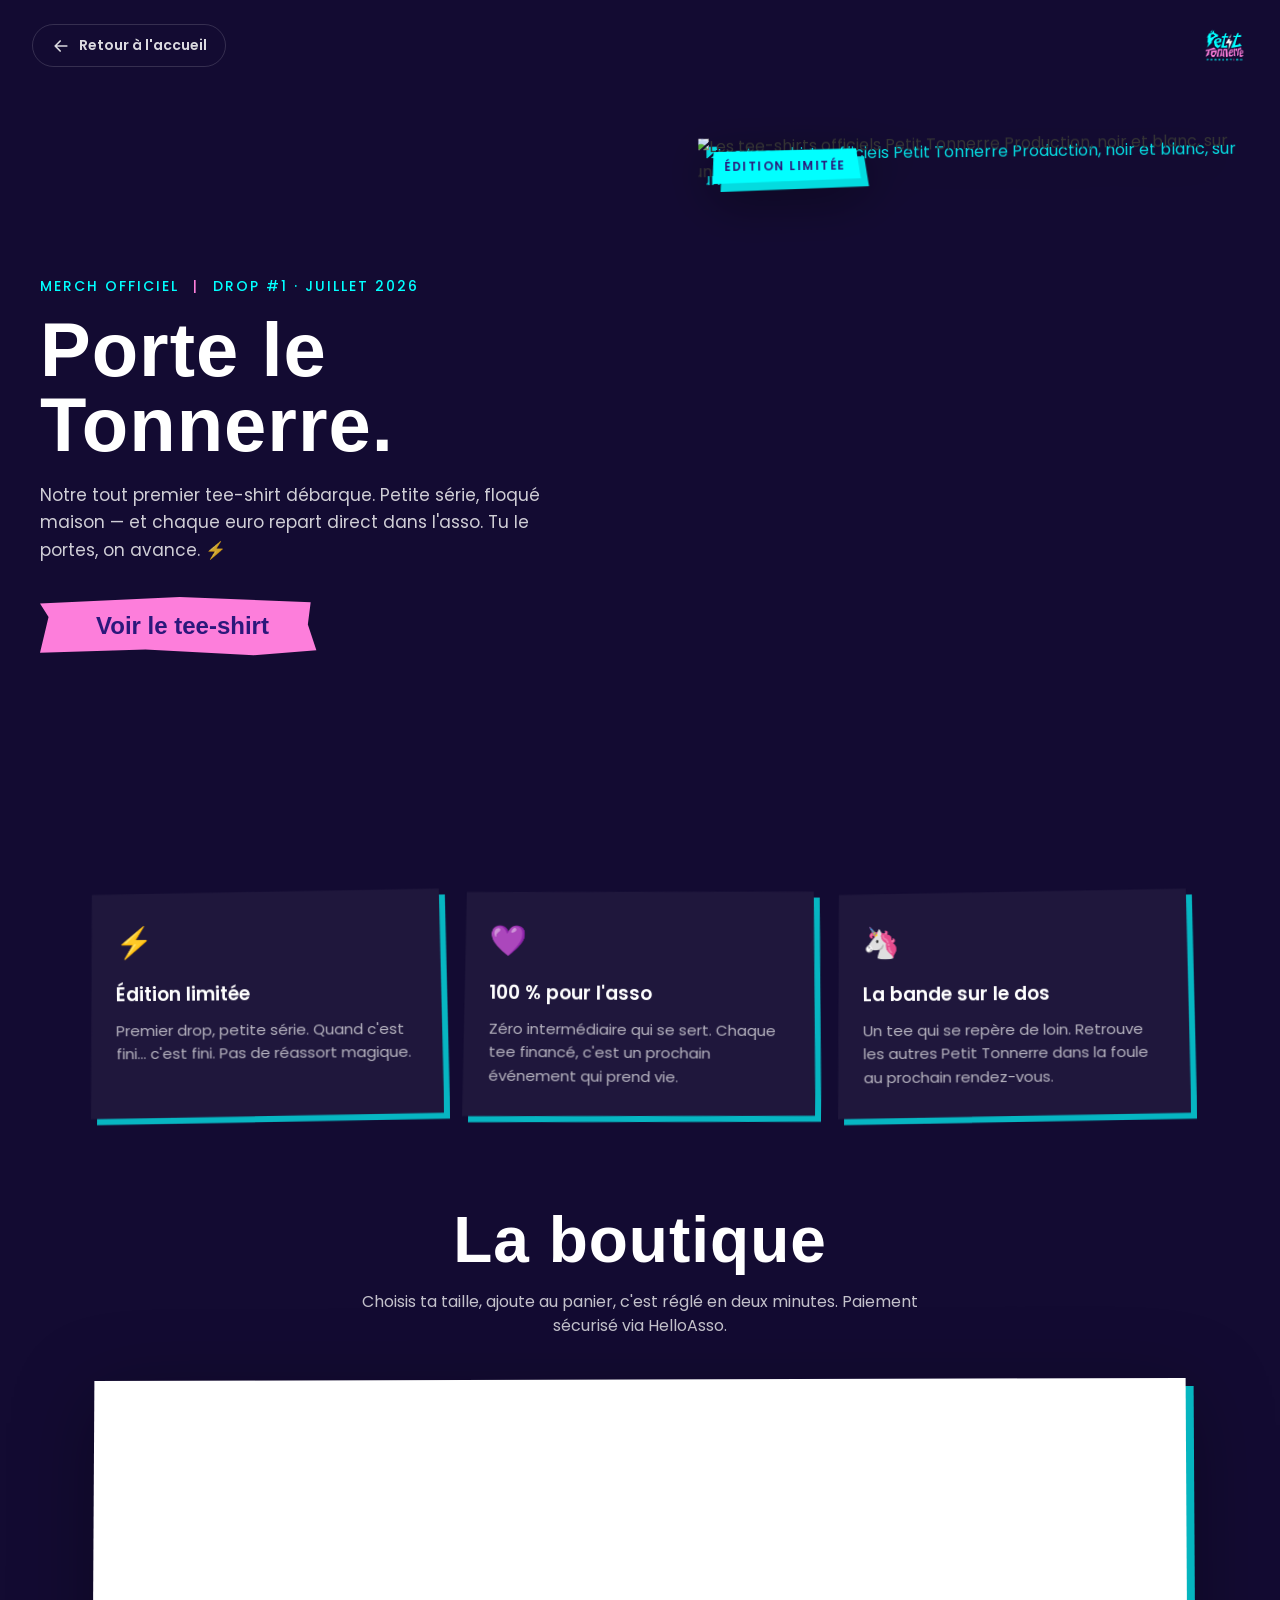
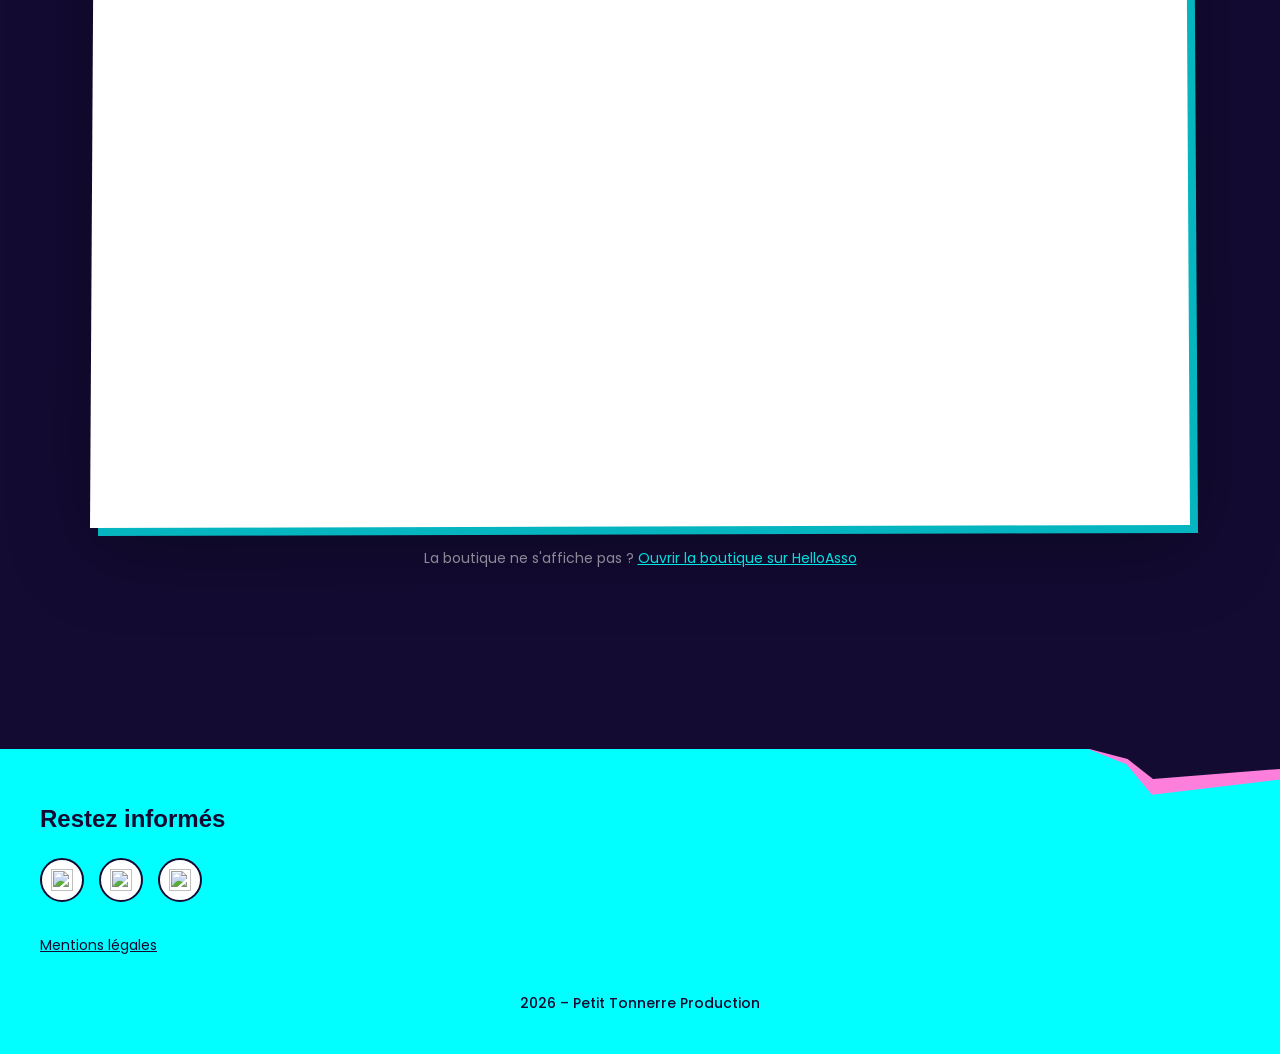
==== boutique.html @ 26643c72 "Boutique : page merch HelloAsso + bandeau home vers la boutique - Nouvelle page boutique.html : widg" ====
<!DOCTYPE html>
<html lang="fr">
<head>
    <meta charset="UTF-8">
    <meta name="viewport" content="width=device-width, initial-scale=1.0">
    <meta name="description" content="Boutique officielle Petit Tonnerre Production — merch, textile et goodies. Chaque achat soutient l'association.">
    <title>Boutique – Merch officiel | Petit Tonnerre Production</title>

    <!-- Favicon -->
    <link rel="icon" type="image/png" sizes="32x32" href="assets/img/favicon-32.png">
    <link rel="icon" type="image/png" sizes="192x192" href="assets/img/favicon-192.png">
    <link rel="icon" type="image/png" sizes="512x512" href="assets/img/favicon-512.png">
    <link rel="shortcut icon" type="image/png" href="assets/img/favicon-32.png">
    <link rel="apple-touch-icon" sizes="180x180" href="assets/img/apple-touch-icon.png">

    <!-- Open Graph -->
    <meta property="og:type" content="website">
    <meta property="og:url" content="https://petittonnerre.fr/boutique.html">
    <meta property="og:title" content="Boutique – Merch officiel | Petit Tonnerre Production">
    <meta property="og:description" content="Le merch officiel Petit Tonnerre. Chaque achat soutient l'association.">
    <meta property="og:image" content="https://petittonnerre.fr/assets/img/og-image.jpg">
    <meta property="og:image:type" content="image/jpeg">
    <meta property="og:image:width" content="1200">
    <meta property="og:image:height" content="630">
    <meta property="og:locale" content="fr_FR">
    <meta property="og:site_name" content="Petit Tonnerre Production">

    <!-- Twitter Card -->
    <meta name="twitter:card" content="summary_large_image">
    <meta name="twitter:title" content="Boutique – Merch officiel | Petit Tonnerre Production">
    <meta name="twitter:description" content="Le merch officiel Petit Tonnerre. Chaque achat soutient l'association.">
    <meta name="twitter:image" content="https://petittonnerre.fr/assets/img/og-image.jpg">

    <link rel="preconnect" href="https://fonts.googleapis.com">
    <link rel="preconnect" href="https://fonts.gstatic.com" crossorigin>
    <link href="https://fonts.googleapis.com/css2?family=Poppins:wght@300;400;500;600;700&display=swap" rel="stylesheet">
    <link rel="stylesheet" href="css/style.css?v=35">
</head>
<body class="page-galerie">
    <!-- Header minimal : logo + retour accueil -->
    <header class="galerie-page-header">
        <a href="index.html" class="galerie-page-back" aria-label="Retour à l'accueil">
            <svg width="20" height="20" viewBox="0 0 24 24" fill="none" aria-hidden="true">
                <path d="M19 12H5M11 18l-6-6 6-6" stroke="currentColor" stroke-width="2" stroke-linecap="round" stroke-linejoin="round"/>
            </svg>
            <span>Retour à l'accueil</span>
        </a>
        <a href="index.html" class="galerie-page-logo" aria-label="Petit Tonnerre Production">
            <img src="assets/img/logo-pt-production.webp" alt="Logo Petit Tonnerre Production">
        </a>
    </header>

    <!-- Section boutique -->
    <section id="boutique" class="galerie-full boutique-page">
        <div class="galerie-bg" aria-hidden="true">
            <img class="galerie-deco galerie-deco-1" src="assets/img/eclair.svg" alt="">
            <img class="galerie-deco galerie-deco-2" src="assets/img/plume.svg" alt="">
            <img class="galerie-deco galerie-deco-3" src="assets/img/nuage.svg" alt="">
        </div>
        <div class="galerie-content">

            <!-- HERO boutique -->
            <div class="boutique-hero">
                <div class="boutique-hero-text">
                    <p class="galerie-eyebrow">Merch officiel <span class="galerie-eyebrow-sep">|</span> Drop #1 · Juillet 2026</p>
                    <h1 class="boutique-hero-title">Porte le Tonnerre.</h1>
                    <p class="boutique-hero-sub">Notre tout premier tee-shirt débarque. Petite série, floqué maison — et chaque euro repart direct dans l'asso. Tu le portes, on avance. ⚡</p>
                    <a class="btn hero-button boutique-hero-cta" href="#boutique-shop">Voir le tee-shirt</a>
                </div>
                <div class="boutique-hero-media">
                    <img src="assets/assets_V2/img_merch.JPG" alt="Les tee-shirts officiels Petit Tonnerre Production, noir et blanc, sur un portant" loading="lazy">
                    <span class="boutique-hero-badge">Édition limitée</span>
                </div>
            </div>

            <!-- ARGUMENTS -->
            <div class="boutique-perks">
                <article class="boutique-perk">
                    <div class="boutique-perk-inner">
                        <span class="boutique-perk-icon" aria-hidden="true">⚡</span>
                        <h3 class="boutique-perk-title">Édition limitée</h3>
                        <p class="boutique-perk-text">Premier drop, petite série. Quand c'est fini… c'est fini. Pas de réassort magique.</p>
                    </div>
                </article>
                <article class="boutique-perk">
                    <div class="boutique-perk-inner">
                        <span class="boutique-perk-icon" aria-hidden="true">💜</span>
                        <h3 class="boutique-perk-title">100 % pour l'asso</h3>
                        <p class="boutique-perk-text">Zéro intermédiaire qui se sert. Chaque tee financé, c'est un prochain événement qui prend vie.</p>
                    </div>
                </article>
                <article class="boutique-perk">
                    <div class="boutique-perk-inner">
                        <span class="boutique-perk-icon" aria-hidden="true">🦄</span>
                        <h3 class="boutique-perk-title">La bande sur le dos</h3>
                        <p class="boutique-perk-text">Un tee qui se repère de loin. Retrouve les autres Petit Tonnerre dans la foule au prochain rendez-vous.</p>
                    </div>
                </article>
            </div>

            <!-- BOUTIQUE HelloAsso — Campagne merch T-Shirt Juillet 2026 -->
            <div id="boutique-shop" class="boutique-shop">
                <div class="galerie-header">
                    <h2 class="galerie-title">La boutique</h2>
                    <p class="galerie-subtitle">Choisis ta taille, ajoute au panier, c'est réglé en deux minutes. Paiement sécurisé via HelloAsso.</p>
                </div>
                <div class="boutique-widget">
                    <iframe
                        id="haWidget"
                        class="boutique-iframe"
                        allowtransparency="true"
                        scrolling="auto"
                        src="https://www.helloasso.com/associations/petit-tonnerre-production/boutiques/t-shirt-petit-tonnerre-production/widget"
                        allow="payment"
                        title="Boutique – Petit Tonnerre Production"
                        loading="lazy"
                        onload="window.addEventListener('message', function(e) { const dataHeight = e.data.height; const haWidgetElement = document.getElementById('haWidget'); if (dataHeight > parseFloat(haWidgetElement.height || 0)) { haWidgetElement.height = dataHeight + 'px'; } })"
                    ></iframe>
                </div>
                <p class="boutique-fallback">
                    La boutique ne s'affiche pas ?
                    <a href="https://www.helloasso.com/associations/petit-tonnerre-production/boutiques/t-shirt-petit-tonnerre-production" target="_blank" rel="noopener noreferrer">Ouvrir la boutique sur HelloAsso</a>
                </p>
            </div>

        </div>
    </section>

    <!-- Footer minimal -->
    <div class="footer-wrapper">
        <span class="footer-rose-line" aria-hidden="true"></span>
        <footer class="footer">
            <div class="footer-content">
                <h3 class="footer-title">Restez informés</h3>
                <div class="footer-social">
                    <a href="https://www.instagram.com/petit_tonnerre_production/" class="footer-social-link" aria-label="Instagram" target="_blank" rel="noopener noreferrer"><img src="assets/img/instagram.svg" alt="" class="footer-social-icon"></a>
                    <a href="https://www.facebook.com/profile.php?id=61589135597420" class="footer-social-link" aria-label="Facebook" target="_blank" rel="noopener noreferrer"><img src="assets/img/facebook.svg" alt="" class="footer-social-icon"></a>
                    <a href="https://www.linkedin.com/company/petittonnerreproduction" class="footer-social-link" aria-label="LinkedIn" target="_blank" rel="noopener noreferrer"><img src="assets/img/linkedin.svg" alt="" class="footer-social-icon"></a>
                </div>
                <a href="index.html#mentions-legales" class="footer-legal">Mentions légales</a>
                <div class="footer-bottom">
                    <img src="assets/img/eclair-rose.svg" alt="" class="footer-bolt" aria-hidden="true">
                    <p class="footer-copyright">2026 – Petit Tonnerre Production</p>
                </div>
            </div>
        </footer>
    </div>

    <script src="js/script.js?v=7"></script>
</body>
</html>
---- css/style.css ----
/* Reset de base */
* {
    margin: 0;
    padding: 0;
    box-sizing: border-box;
}

html {
    overflow-x: hidden;
    scroll-behavior: smooth;
}

/* Variables CSS - Design System */
:root {
    --color-rose: #FD7EDB;
    --color-blue: #01FFFF;
    --color-dark: #130B32;
    --color-dark-blue: #2B187B;
}

/* Fonts */
@font-face {
    font-family: 'TBJ Fluke';
    src: url('../assets/fonts/TBJFluke-Bold.woff2') format('woff2'),
         url('../assets/fonts/TBJFluke-Bold.woff') format('woff'),
         url('../assets/fonts/TBJFluke-Bold.ttf') format('truetype'),
         url('../assets/fonts/TBJFluke-Bold.otf') format('opentype');
    font-weight: bold;
    font-style: normal;
    font-display: swap;
}

@font-face {
    font-family: 'TBJ Fluke';
    src: url('../assets/fonts/TBJFluke-Light.woff2') format('woff2'),
         url('../assets/fonts/TBJFluke-Light.woff') format('woff'),
         url('../assets/fonts/TBJFluke-Light.ttf') format('truetype'),
         url('../assets/fonts/TBJFluke-Light.otf') format('opentype');
    font-weight: lighter;
    font-style: normal;
    font-display: swap;
}



/* Body */
body {
    font-family: 'Poppins', sans-serif;
    font-size: 16px;
    color: #333;
    background-color: var(--color-dark);
    overflow-x: hidden;
    width: 100%;
    max-width: 100%;
}

h2 {
    font-family: 'TBJ Fluke', sans-serif;
    font-weight: bold;
    font-size: 56px;
    color: white;
    line-height: 1;
    letter-spacing: 0.68px;
    position: relative;
    word-wrap: break-word;
    overflow-wrap: break-word;
}

/* Section Hero */
#hero {
    height: 90vh;
    background-image: url('../assets/img/bg-hero.webp');
    background-size: cover;
    background-position: bottom;
    background-repeat: no-repeat;
    display: flex;
    justify-content: center;
    align-items: center;
    position: relative;
}

/* Skyline Angers : silhouettes en bas du hero, débordent vers la section suivante */
.hero-skyline {
    position: absolute;
    left: 0;
    right: 0;
    bottom: 0;
    height: 50%;
    pointer-events: none;
    z-index: 1;
}

.hero-building {
    position: absolute;
    bottom: 0;
    height: auto;
    object-fit: contain;
    pointer-events: none;
    /* léger glow violet pour intégrer à l'ambiance */
    filter: drop-shadow(0 0 12px rgba(43, 24, 123, 0.5));
}

/* Cathédrale Saint-Maurice : tall + thin, côté gauche, en arrière-plan */
.hero-building-cathedrale {
    left: -3%;
    width: 270px;
    z-index: 2;
    bottom: -50px;
}

/* Château d'Angers : large silhouette à gauche-centre, au premier plan */
.hero-building-chateau {
    left: -12%;
    width: 720px;
    z-index: 4;
    bottom: -95px;
}

/* Immeuble moderne : silhouette horizontale côté droit, en milieu de plan */
.hero-building-immeuble {
    right: -12%;
    width: 570px;
    z-index: 3;
    bottom: -105px;
}

/* Statue (Roi René) : tall + thin, côté droit, en arrière-plan */
.hero-building-statue {
    right: -3%;
    width: 195px;
    z-index: 2;
    bottom: -50px;
}

/* Tablette (768 - 1199) */
@media (max-width: 1199px) and (min-width: 768px) {
    .hero-building-cathedrale {
        left: -4%;
        width: 225px;
    }
    .hero-building-chateau {
        left: -14%;
        width: 570px;
    }
    .hero-building-immeuble {
        right: -14%;
        width: 480px;
    }
    .hero-building-statue {
        right: -4%;
        width: 165px;
    }
}

/* Grand desktop (1200+) */
@media (min-width: 1200px) {
    .hero-building-cathedrale {
        width: 330px;
        left: -3%;
        bottom: -60px;
    }
    .hero-building-chateau {
        left: -10%;
        width: 900px;
        bottom: -120px;
    }
    .hero-building-immeuble {
        right: -10%;
        width: 720px;
        bottom: -130px;
    }
    .hero-building-statue {
        width: 240px;
        right: -3%;
        bottom: -60px;
    }
}

/* XL desktop (1600+) */
@media (min-width: 1600px) {
    .hero-building-cathedrale { width: 390px; left: -3%; bottom: -70px; }
    .hero-building-chateau { width: 1080px; left: -8%; bottom: -150px; }
    .hero-building-immeuble { width: 840px; right: -8%; bottom: -160px; }
    .hero-building-statue { width: 300px; right: -3%; bottom: -70px; }
}

/* Mobile (max 767) — on garde les 4 mais on rapproche et réduit */
@media (max-width: 767px) {
    .hero-building-cathedrale {
        left: -12%;
        width: 135px;
        bottom: -30px;
    }
    .hero-building-chateau {
        left: -22%;
        width: 90%;
        max-width: 480px;
        bottom: -60px;
    }
    .hero-building-immeuble {
        right: -22%;
        width: 75%;
        max-width: 360px;
        bottom: -70px;
    }
    .hero-building-statue {
        right: -12%;
        width: 105px;
        bottom: -30px;
    }
}

@media (max-width: 420px) {
    .hero-building-cathedrale { width: 105px; left: -14%; }
    .hero-building-chateau { width: 95%; bottom: -45px; left: -25%; }
    .hero-building-immeuble { width: 85%; bottom: -55px; right: -25%; }
    .hero-building-statue { width: 84px; right: -14%; }
}

/* Tagline hero (sous le logo) */
.hero-tagline {
    color: white;
    font-family: 'Poppins', sans-serif;
    font-weight: 400;
    font-size: 13px;
    letter-spacing: 0.2px;
    text-align: center;
    max-width: 720px;
    line-height: 1.5;
    margin-top: 4px;
    padding: 0 24px;
    white-space: nowrap;
}

@media (max-width: 600px) {
    .hero-tagline {
        white-space: normal;
    }
}

.hero-tagline-sep {
    color: var(--color-blue);
    margin: 0 4px;
    font-weight: 600;
}

@media (min-width: 768px) {
    .hero-tagline {
        font-size: 18px;
        padding: 0;
    }
}


/*logo hero*/
.hero-logo {
    width: clamp(220px, 38%, 420px);
    object-fit: contain;
}

@media (max-width: 768px) {
    .hero-logo {
        width: clamp(180px, 60%, 280px);
    }
}

.hero-content {
    display: flex;
    flex-direction: column;
    align-items: center;
    justify-content: center;
    gap: 120px;
    position: relative;
    z-index: 2;
    width: 100%;
    max-width: 100%;
}

.hero-text {
    display: flex;
    flex-direction: column;
    align-items: center;
    justify-content: center;
    gap: 20px;
    width: 100%;
}

/* #region Bouton Hero */
/* Wrapper : ombre nette (drop-shadow avec blur à 0, suit le clip-path du bouton) */
.button-wrapper {
    position: relative;
    display: inline-block;
    -webkit-filter: drop-shadow(0 1px 0 var(--color-blue))
            drop-shadow(0 2px 0 var(--color-blue))
            drop-shadow(0 3px 0 var(--color-blue))
            drop-shadow(0 4px 0 var(--color-blue));
    filter: drop-shadow(0 1px 0 var(--color-blue))
            drop-shadow(0 2px 0 var(--color-blue))
            drop-shadow(0 3px 0 var(--color-blue))
            drop-shadow(0 4px 0 var(--color-blue));
    transition: filter 0.1s ease;
}

/* Bouton Découvrir */
.btn.hero-button {
    font-family: 'TBJ Fluke', sans-serif;
    font-weight: bold;
    font-size: 24px;
    color: var(--color-dark-blue);
    background-color: var(--color-rose);
    border: none;
    padding: 18px 56px;
    position: relative;
    cursor: pointer;
    transition: transform 0.1s ease;
    -webkit-clip-path: polygon(49% 5%, 95% 13%, 94% 48%, 97% 88%, 75% 96%, 37% 87%, 0 92%, 3% 36%, 0 15%);
    clip-path: polygon(49% 5%, 95% 13%, 94% 48%, 97% 88%, 75% 96%, 37% 87%, 0 92%, 3% 36%, 0 15%);
    overflow: hidden;
    box-shadow: inset 0 1px 0 0 rgba(255, 255, 255, 0.3);
}

/* Effet shimmer */
.btn.hero-button::before {
    content: '';
    position: absolute;
    inset: 0;
    background: linear-gradient(to right, transparent, rgba(255, 255, 255, 0.2), transparent);
    transform: translateX(-100%);
    animation: shimmer 3s infinite;
    pointer-events: none;
}

/* Hover : ombre plus fine */
.button-wrapper:hover {
    -webkit-filter: drop-shadow(0 0.5px 0 var(--color-blue))
            drop-shadow(0 1px 0 var(--color-blue))
            drop-shadow(0 1.5px 0 var(--color-blue))
            drop-shadow(0 2px 0 var(--color-blue));
    filter: drop-shadow(0 0.5px 0 var(--color-blue))
            drop-shadow(0 1px 0 var(--color-blue))
            drop-shadow(0 1.5px 0 var(--color-blue))
            drop-shadow(0 2px 0 var(--color-blue));
}

.button-wrapper:hover .btn.hero-button {
    -webkit-transform: translateY(1px);
    transform: translateY(1px);
}

/* Click : plus d'ombre, bouton enfoncé */
.button-wrapper:active {
    -webkit-filter: none;
    filter: none;
}

.button-wrapper:active .btn.hero-button {
    -webkit-transform: translateY(2px);
    transform: translateY(2px);
}

/* Sur vrai mobile : le filter ne s'applique pas (Safari iOS), on utilise un calque ::before net à la place */
@media (max-width: 768px) {
    .button-wrapper {
        -webkit-filter: none;
        filter: none;
        overflow: visible;
    }
    .button-wrapper::before {
        content: '';
        position: absolute;
        inset: 0;
        top: 4px;
        bottom: -4px;
        left: 0;
        right: 0;
        background: var(--color-blue);
        -webkit-clip-path: polygon(49% 5%, 95% 13%, 94% 48%, 97% 88%, 75% 96%, 37% 87%, 0 92%, 3% 36%, 0 15%);
        clip-path: polygon(49% 5%, 95% 13%, 94% 48%, 97% 88%, 75% 96%, 37% 87%, 0 92%, 3% 36%, 0 15%);
        pointer-events: none;
        transition: top 0.1s ease, bottom 0.1s ease, opacity 0.1s ease;
    }
    .button-wrapper:hover::before {
        top: 2px;
        bottom: -2px;
    }
    .button-wrapper:active::before {
        opacity: 0;
    }
    .button-wrapper .btn.hero-button {
        position: relative;
        z-index: 1;
    }
}

/* Animation shimmer */
@keyframes shimmer {
    100% {
        transform: translateX(100%);
    }
}
/* #endregion */


/* Section Premier Tonnerre (event 28 mai) — layout inspiré de l'affiche */
#projet.premier-tonnerre {
    position: relative;
    margin: 280px 0 140px 0;
    padding: 80px 30px 90px 30px;
    display: flex;
    justify-content: center;
    background-image:
        linear-gradient(rgba(19, 11, 50, 0.10), rgba(19, 11, 50, 0.15)),
        url('../assets/img/rooftop.webp');
    background-size: cover;
    background-position: center;
    background-repeat: no-repeat;
    overflow: hidden;
    /* edges torn-paper subtils (haut + bas) */
    -webkit-clip-path: polygon(
        0% 2%, 8% 0%, 18% 3%, 32% 1%, 48% 2%, 62% 0%, 76% 2%, 88% 1%, 100% 3%,
        100% 98%, 88% 100%, 76% 98%, 62% 100%, 48% 99%, 32% 100%, 18% 98%, 8% 100%, 0% 98%
    );
    clip-path: polygon(
        0% 2%, 8% 0%, 18% 3%, 32% 1%, 48% 2%, 62% 0%, 76% 2%, 88% 1%, 100% 3%,
        100% 98%, 88% 100%, 76% 98%, 62% 100%, 48% 99%, 32% 100%, 18% 98%, 8% 100%, 0% 98%
    );
}

/* Décor de fond */
.pt-bg {
    position: absolute;
    inset: 0;
    pointer-events: none;
    z-index: 0;
    overflow: hidden;
}

/* Grille rose subtile */
.pt-grid {
    position: absolute;
    inset: 0;
    background-image:
        linear-gradient(rgba(253, 126, 219, 0.07) 1px, transparent 1px),
        linear-gradient(90deg, rgba(253, 126, 219, 0.07) 1px, transparent 1px);
    background-size: 48px 48px;
    background-position: center center;
    mask-image: radial-gradient(ellipse at center, black 40%, transparent 90%);
    -webkit-mask-image: radial-gradient(ellipse at center, black 40%, transparent 90%);
}

/* Assets décoratifs dispatchés */
.pt-deco {
    position: absolute;
    opacity: 0.22;
    width: 60px;
    height: auto;
    filter: drop-shadow(0 0 8px rgba(1, 255, 255, 0.3));
    animation: ptFloat 8s ease-in-out infinite;
}

.pt-deco-1 { top: 6%; left: 8%; width: 70px; animation-delay: 0s; }
.pt-deco-2 { top: 14%; right: 9%; width: 55px; animation-delay: 1.2s; }
.pt-deco-3 { top: 48%; left: 3%; width: 50px; animation-delay: 2.4s; }
.pt-deco-4 { bottom: 16%; right: 14%; width: 45px; animation-delay: 3.6s; }
.pt-deco-5 { bottom: 8%; left: 18%; width: 38px; animation-delay: 4.8s; }
.pt-deco-6 { top: 38%; right: 5%; width: 60px; animation-delay: 6s; }

@keyframes ptFloat {
    0%, 100% { transform: translateY(0) rotate(0deg); }
    50% { transform: translateY(-8px) rotate(2deg); }
}

/* Étoiles scintillantes */
.pt-star {
    position: absolute;
    width: 4px;
    height: 4px;
    border-radius: 50%;
    background-color: white;
    box-shadow:
        0 0 4px rgba(255, 255, 255, 0.9),
        0 0 10px rgba(1, 255, 255, 0.5),
        0 0 16px rgba(1, 255, 255, 0.25);
    animation: ptTwinkle 3s ease-in-out infinite;
}

.pt-star-1 { top: 10%; left: 22%; animation-delay: 0s; }
.pt-star-2 { top: 18%; right: 28%; animation-delay: 0.4s; width: 3px; height: 3px; }
.pt-star-3 { top: 32%; left: 14%; animation-delay: 0.9s; }
.pt-star-4 { top: 50%; right: 18%; animation-delay: 1.5s; width: 5px; height: 5px; }
.pt-star-5 { top: 64%; left: 28%; animation-delay: 2.1s; width: 3px; height: 3px; }
.pt-star-6 { top: 78%; right: 30%; animation-delay: 2.6s; }
.pt-star-7 { top: 28%; left: 70%; animation-delay: 0.7s; width: 3px; height: 3px; }
.pt-star-8 { bottom: 22%; left: 50%; animation-delay: 1.8s; }
.pt-star-9 { top: 60%; left: 8%; animation-delay: 2.3s; width: 3px; height: 3px; }

@keyframes ptTwinkle {
    0%, 100% { opacity: 0.25; transform: scale(0.7); }
    50% { opacity: 1; transform: scale(1.2); }
}

/* Contenu principal */
.pt-content {
    position: relative;
    z-index: 2;
    display: flex;
    flex-direction: column;
    align-items: center;
    gap: 28px;
    max-width: 900px;
    width: 100%;
    text-align: center;
}

/* Détache le bouton "En savoir plus" du bloc info pour qu'il se lise comme CTA */
.pt-content > .button-wrapper {
    margin-top: 36px;
}

.pt-eyebrow {
    font-family: 'TBJ Fluke', sans-serif;
    font-weight: lighter;
    font-size: 14px;
    color: white;
    letter-spacing: 4px;
    text-transform: uppercase;
}

.pt-eyebrow-sep {
    color: var(--color-blue);
    margin: 0 8px;
    font-weight: bold;
}

/* Titre PREMIER / TONNERRE — clip-path banner simplifié (différent du bouton) */
.pt-title {
    display: flex;
    flex-direction: column;
    align-items: center;
    margin: 12px 0;
    text-transform: uppercase;
    position: relative;
}

.pt-title-word {
    font-family: 'TBJ Fluke', sans-serif;
    font-weight: bold;
    font-size: clamp(54px, 9vw, 96px);
    color: var(--color-dark-blue);
    padding: 18px 64px;
    letter-spacing: 1px;
    line-height: 1;
    display: inline-block;
    /* Effet verre */
    box-shadow: inset 0 2px 0 0 rgba(255, 255, 255, 0.35);
}

/* Wrappers : position relative pour héberger le span "shadow" en absolu */
.pt-word-wrap {
    position: relative;
    display: inline-block;
}

.pt-word-wrap-tonnerre {
    margin-top: -14px;
}

/* Badge "19H" + verre en superposition sur TONNERRE, angle bas droit */
.pt-glass-badge {
    position: absolute;
    bottom: -28px;
    right: -32px;
    display: inline-flex;
    align-items: center;
    gap: 6px;
    padding: 8px 16px 6px 12px;
    background-color: white;
    line-height: 1;
    z-index: 6;
    pointer-events: none;
    transform: rotate(-4deg);
    -webkit-clip-path: polygon(6% 8%, 96% 0%, 100% 92%, 4% 100%);
    clip-path: polygon(6% 8%, 96% 0%, 100% 92%, 4% 100%);
    -webkit-filter: drop-shadow(0 1px 0 var(--color-dark-blue))
            drop-shadow(0 2px 0 var(--color-dark-blue))
            drop-shadow(0 3px 0 var(--color-dark-blue));
    filter: drop-shadow(0 1px 0 var(--color-dark-blue))
            drop-shadow(0 2px 0 var(--color-dark-blue))
            drop-shadow(0 3px 0 var(--color-dark-blue));
}

.pt-glass-icon {
    width: 34px;
    height: auto;
    display: block;
}

.pt-glass-time {
    font-family: 'TBJ Fluke', sans-serif;
    font-weight: bold;
    font-size: 32px;
    color: var(--color-dark-blue);
    letter-spacing: 1px;
    line-height: 1;
}

/* Span "shadow" : clone clip-pathé du mot, dark-blue, offset via transform.
   Comme il est sibling du mot (pas enfant), il n'est pas clippé par le mot. */
.pt-word-shadow {
    position: absolute;
    inset: 0;
    background-color: var(--color-dark-blue);
    pointer-events: none;
    z-index: 0;
}

.pt-word-shadow-premier {
    -webkit-clip-path: polygon(0 13%, 100% 0, 95% 100%, 6% 84%);
    clip-path: polygon(0 13%, 100% 0, 95% 100%, 6% 84%);
    transform: translate(12px, 12px);
}

.pt-word-shadow-tonnerre {
    -webkit-clip-path: polygon(0 0, 100% 0, 94% 100%, 0 98%);
    clip-path: polygon(0 0, 100% 0, 94% 100%, 0 98%);
    transform: translate(-12px, 12px);
}

.pt-word-premier {
    background-color: var(--color-blue);
    position: relative;
    z-index: 2;
    /* polygon fourni — Y rescalé à 0-100% pour occuper toute la hauteur */
    -webkit-clip-path: polygon(0 13%, 100% 0, 95% 100%, 6% 84%);
    clip-path: polygon(0 13%, 100% 0, 95% 100%, 6% 84%);
}

.pt-word-tonnerre {
    background-color: var(--color-rose);
    position: relative;
    z-index: 2;
    /* polygon fourni — Y rescalé à 0-100% */
    -webkit-clip-path: polygon(0 0, 100% 0, 94% 100%, 0 98%);
    clip-path: polygon(0 0, 100% 0, 94% 100%, 0 98%);
}

/* PREMIER doit passer au-dessus de TONNERRE (chevauchement) */
.pt-word-wrap-premier {
    z-index: 4;
}
.pt-word-wrap-tonnerre {
    z-index: 3;
}

/* Bandeau date : conteneur clip-path avec contour rose + gradient bleu intérieur */
.pt-date-frame {
    display: inline-block;
    background-color: var(--color-rose);
    padding: 4px;
    line-height: 0;
    -webkit-clip-path: polygon(35% 0%, 55% 3%, 69% 0%, 88% 1%, 100% 0%, 95% 46%, 100% 97%, 75% 99%, 65% 96%, 56% 98%, 29% 96%, 0% 100%, 7% 31%, 0% 4%);
    clip-path: polygon(35% 0%, 55% 3%, 69% 0%, 88% 1%, 100% 0%, 95% 46%, 100% 97%, 75% 99%, 65% 96%, 56% 98%, 29% 96%, 0% 100%, 7% 31%, 0% 4%);
    -webkit-filter: drop-shadow(0 1px 0 var(--color-dark-blue))
            drop-shadow(0 2px 0 var(--color-dark-blue));
    filter: drop-shadow(0 1px 0 var(--color-dark-blue))
            drop-shadow(0 2px 0 var(--color-dark-blue));
}

.pt-date-banner {
    display: inline-flex;
    align-items: center;
    gap: 24px;
    padding: 14px 60px;
    line-height: 1;
    background: linear-gradient(135deg, #170B40 0%, #2B187B 50%, #1A0E5F 100%);
    box-shadow: inset 0 2px 0 0 rgba(255, 255, 255, 0.18);
    -webkit-clip-path: polygon(35% 0%, 55% 3%, 69% 0%, 88% 1%, 100% 0%, 95% 46%, 100% 97%, 75% 99%, 65% 96%, 56% 98%, 29% 96%, 0% 100%, 7% 31%, 0% 4%);
    clip-path: polygon(35% 0%, 55% 3%, 69% 0%, 88% 1%, 100% 0%, 95% 46%, 100% 97%, 75% 99%, 65% 96%, 56% 98%, 29% 96%, 0% 100%, 7% 31%, 0% 4%);
}

.pt-date-jeudi {
    font-family: 'TBJ Fluke', sans-serif;
    font-weight: bold;
    font-size: 30px;
    letter-spacing: 2px;
    color: white;
    text-shadow: 0 0 8px rgba(255, 255, 255, 0.25);
}

.pt-date-star {
    width: 22px;
    height: 22px;
    object-fit: contain;
    filter: drop-shadow(0 0 4px rgba(1, 255, 255, 0.8))
            drop-shadow(0 0 10px rgba(1, 255, 255, 0.5));
    animation: ptStarPulse 2s ease-in-out infinite;
}

@keyframes ptStarPulse {
    0%, 100% { transform: scale(1); filter: drop-shadow(0 0 4px rgba(1,255,255,0.8)) drop-shadow(0 0 10px rgba(1,255,255,0.5)); }
    50%      { transform: scale(1.15); filter: drop-shadow(0 0 6px rgba(1,255,255,1)) drop-shadow(0 0 14px rgba(1,255,255,0.7)); }
}

.pt-date-num {
    font-family: 'TBJ Fluke', sans-serif;
    font-weight: bold;
    font-size: 36px;
    letter-spacing: 1.5px;
    display: inline-flex;
    align-items: baseline;
    line-height: 1;
}

.pt-date-day {
    color: var(--color-rose);
    text-shadow:
        0 0 4px rgba(253, 126, 219, 0.5),
        0 0 10px rgba(253, 126, 219, 0.25);
}

.pt-date-month {
    color: var(--color-blue);
    text-shadow:
        0 0 4px rgba(1, 255, 255, 0.5),
        0 0 10px rgba(1, 255, 255, 0.25);
}

/* Venue : ANGERS label simple + L'ARCHE stack même couleur */
.pt-venue {
    display: inline-flex;
    align-items: center;
    gap: 18px;
    flex-wrap: nowrap;
    justify-content: center;
    margin-top: 4px;
}

.pt-venue-city {
    display: inline-block;
    background-color: white;
    color: var(--color-dark-blue);
    font-family: 'TBJ Fluke', sans-serif;
    font-weight: bold;
    font-size: 26px;
    letter-spacing: 2px;
    /* padding-top plus grand pour compenser le clip-path qui mange plus de haut que de bas */
    padding: 18px 30px 12px 30px;
    line-height: 1;
    box-shadow: inset 0 2px 0 0 rgba(255, 255, 255, 0.55);
    /* polygon fourni — Y rescalé à 0-100% */
    -webkit-clip-path: polygon(0 12%, 92% 4%, 100% 100%, 0 96%);
    clip-path: polygon(0 12%, 92% 4%, 100% 100%, 0 96%);
    -webkit-filter: drop-shadow(0 1px 0 var(--color-dark-blue))
            drop-shadow(0 2px 0 var(--color-dark-blue))
            drop-shadow(0 3px 0 var(--color-dark-blue));
    filter: drop-shadow(0 1px 0 var(--color-dark-blue))
            drop-shadow(0 2px 0 var(--color-dark-blue))
            drop-shadow(0 3px 0 var(--color-dark-blue));
}

.pt-venue-place {
    display: flex;
    flex-direction: column;
    align-items: stretch;
    line-height: 1;
}

.pt-venue-name {
    font-family: 'TBJ Fluke', sans-serif;
    font-weight: bold;
    /* Calibré pour que L'ARCHE et "Rooftop & Restaurant" aient des largeurs naturelles proches */
    font-size: clamp(28px, 3.7vw, 38px);
    color: white;
    letter-spacing: 0.04em;
    line-height: 1;
    text-align: left;
}

.pt-venue-sub {
    font-family: 'TBJ Fluke', sans-serif;
    font-weight: bold;
    font-size: clamp(9px, 1.07vw, 11px);
    color: white;
    letter-spacing: 0.18em;
    text-transform: uppercase;
    /* L'ARCHE collé au sous-titre */
    margin-top: 0;
    align-self: stretch;
    /* justifie pour absorber tout résiduel d'écart entre les deux largeurs */
    text-align: justify;
    text-align-last: justify;
}

/* Responsive — Premier Tonnerre */
@media (max-width: 600px) {
    #projet.premier-tonnerre {
        padding: 60px 20px 80px 20px;
        margin: 160px 0 100px 0;
    }
    .pt-title-word {
        padding: 14px 40px;
        font-size: clamp(40px, 13vw, 64px);
    }
    .pt-word-wrap-tonnerre {
        margin-top: -8px;
    }
    .pt-glass-badge {
        bottom: -18px;
        right: -18px;
        padding: 6px 12px 4px 10px;
        gap: 4px;
    }
    .pt-glass-icon {
        width: 24px;
    }
    .pt-glass-time {
        font-size: 22px;
    }
    .pt-date-banner {
        gap: 12px;
        padding: 11px 22px;
    }
    .pt-date-jeudi {
        font-size: 22px;
    }
    .pt-date-num {
        font-size: 26px;
    }
    .pt-date-star {
        width: 18px;
        height: 18px;
    }
    .pt-venue {
        gap: 14px;
    }
    .pt-venue-city {
        font-size: 18px;
        padding: 14px 20px 9px 20px;
    }
    .pt-deco {
        width: 40px !important;
    }
}

@media (max-width: 420px) {
    .pt-venue {
        flex-direction: column;
        gap: 12px;
    }
    .pt-venue-place {
        align-items: center;
    }
    .pt-venue-name,
    .pt-venue-sub {
        text-align: center;
    }
    .pt-venue-sub {
        text-align-last: center;
    }
}

.p-secondary {
    padding-top: 20px;
    font-family: 'Poppins', sans-serif;
    font-weight: 300;
    font-size: 16px;
    color: white;
    letter-spacing: -3%;
    opacity: 0.5;
}

/* Wrapper Section Valeurs pour l'ombre */
.valeurs-wrapper {
    position: relative;
    z-index: 3;
    margin-top: -120px;
    filter: drop-shadow(0 -1px 0 var(--color-blue))
            drop-shadow(0 -2px 0 var(--color-blue))
            drop-shadow(0 -3px 0 var(--color-blue))
            drop-shadow(0 -4px 0 var(--color-blue))
            drop-shadow(0 1px 0 var(--color-blue))
            drop-shadow(0 2px 0 var(--color-blue))
            drop-shadow(0 3px 0 var(--color-blue))
            drop-shadow(0 4px 0 var(--color-blue))
}

@media (max-width: 768px) {
    .valeurs-wrapper {
        margin-top: -90px;
    }
}

/* Section Valeurs */
#valeur {
    padding: 120px 30px;
    -webkit-clip-path: polygon(0% 0%, 29% 3%, 71% 2%, 89% 3%, 95% 8%, 100% 7%, 100% 95%, 61% 93%, 23% 96%, 14% 93%, 0% 91%);
    clip-path: polygon(0% 0%, 29% 3%, 71% 2%, 89% 3%, 95% 8%, 100% 7%, 100% 95%, 61% 93%, 23% 96%, 14% 93%, 0% 91%);    
    background-color: var(--color-rose);
    position: relative;
}

/* Grille en mode pass-through (transparente) */
#valeur::after {
    content: '';
    position: absolute;
    top: 0;
    left: 0;
    right: 0;
    bottom: 0;
    background-image: url('../assets/img/grille.png');
    background-size: 380%;
    background-position: center;
    background-repeat: no-repeat;
    mix-blend-mode: overlay;
    opacity: 0.4;
    pointer-events: none;
    z-index: 1;
}

/* Ajustement de la taille de la grille selon l'écran */
@media (min-width: 768px) {
    #valeur::after {
        background-size: 300%;
    }
}

@media (min-width: 1200px) {
    #valeur::after {
        background-size: 190%;
    }
}


.valeurs-title {
    position: relative;
    z-index: 2;
    margin-bottom: 60px;
}

.valeurs-content {
    position: relative;
    z-index: 2;
}

.valeurs-title h2 {
    text-align: center;
}

.valeurs-content {
    max-width: 1200px;
    margin: 0 auto;
    position: relative;
    z-index: 2;
    padding-bottom: 40px;
}

.valeurs-cards {
    display: flex;
    flex-wrap: wrap;
    align-items: stretch;
    justify-content: center;
}

.valeur-card {
    width: 80%;
    display: flex;
    flex-direction: column;
    align-items: flex-start;
    justify-content: flex-start;
    gap: 14px;
    max-width: 320px;
    background: var(--color-dark-blue);
    border: 2px solid var(--color-blue);
    padding: 32px 44px;
    box-sizing: border-box;
    box-shadow: 0 0 10px rgba(253, 126, 219, 0.3), inset 0 0 10px rgba(253, 126, 219, 0.1);
}

.valeur-card-1 {
    transform: rotate(-2deg) translateY(100px);
    transition: transform 0.5s ease-out;
    opacity: 0;
    z-index: 1;
}

.valeur-card-2 {
    transform: rotate(4deg);    
    transition: transform 0.5s ease-in-out;
    z-index: 3;
}

.valeur-card-3 {
    transform: rotate(-3deg) translateY(-100px);
    transition: transform 0.5s ease-out;
    opacity: 0;
    z-index: 1;
}

/* Animation au scroll */
.valeur-card-1.animate {
    transform: rotate(-2deg) translateY(0);
    opacity: 1;
}

.valeur-card-3.animate {
    transform: rotate(-3deg) translateY(0);
    opacity: 1;
}

.valeur-card-1:hover,
.valeur-card-1.animate:hover {
    transform: rotate(2deg) translateY(0);
    transition: transform 0.3s ease-in-out;
}

.valeur-card-2:hover {
    transform: rotate(-2deg);
    transition: transform 0.4s ease-in-out;
}

.valeur-card-3:hover,
.valeur-card-3.animate:hover {
    transform: rotate(3deg) translateY(0);
    transition: transform 0.3s ease-in-out;
}

.valeur-title {
    font-family: 'TBJ Fluke', sans-serif;
    font-weight: bold;
    font-size: 40px;
    color: white;
    line-height: 1.05;
}

.valeur-description {
    font-family: 'Poppins', sans-serif;
    font-weight: 300;
    font-size: 16px;
    color: white;
    line-height: 1.6;
}

/* Responsive */
@media (max-width: 768px) {
    #valeur {
        padding: 100px 20px;
    }
    
    .valeurs-cards {
        flex-direction: column;
        gap: 5px;
    }
    
    .valeur-card {
        max-width: 100%;
        padding: 26px 30px;
        gap: 10px;
    }
    
    .valeur-title {
        font-size: 20px;
    }
    
    .valeur-description {
        font-size: 15px;
    }
}


/* Section Partenaires - overflow: visible pour que les SVG décoratifs dépassent en haut/bas (scroll horizontal géré par html/body) */
#partenaires {
    max-width: 700px;
    margin: 0 auto;
    margin-top: 100px;
    padding: 120px 30px;
    position: relative;
    overflow: visible;
    background-color: var(--color-dark);
}

/* Éléments SVG décoratifs */
.decorative-svg {
    position: absolute;
    pointer-events: none;
    z-index: 1;
    will-change: transform;
}

/* Positionnement et tailles aléatoires */
.svg-nuage {
    top: 43px;
    left: -15px;
    width: 200px;
}

.svg-eclair-1 {
    top: -90px;
    z-index: 3;
    right: -80px;
    width: 200px;
}

.svg-eclair-2 {
    top: 120px;
    left: -45px;
    width: 100px;
}

.svg-plume-1 {
    bottom: -30px;
    left: -55px;
    width: 160px;
    z-index: 4;
}

.svg-fer {
    bottom: 80px;
    right: -30px;
    width: 150px;
}

.partenaires-content {
    display: flex;
    flex-direction: column;
    align-items: center;
    justify-content: center;
    position: relative;
    z-index: 2;
}

.partenaires-title {
    text-align: center;
}

/* Responsive */
@media (max-width: 768px) {

    .svg-eclair-1 {
        top: -100px;
        z-index: 3;
        right: -85px;
        width: 170px;
    }

.svg-eclair-2 {
    top: 120px;
    left: -45px;
    width: 20%;
}

.svg-plume-1 {
    bottom: -40px;
    left: -65px;
    width: 160px;
    z-index: 4;
}
}

/* Section Button Partenaires */
#button-partenaires {
    display: flex;
    flex-direction: column;
    align-items: center;
    justify-content: center;
    position: relative;
    z-index: 2;
}

/* Section Contact */
#contact {
    padding: 120px 30px;
    background-color: var(--color-dark);
    display: flex;
    justify-content: center;
    align-items: center;
    min-height: 100vh;
    margin-bottom: 120px;
}

.contact-content {
    max-width: 600px;
    width: 100%;
}

.contact-header {
    text-align: center;
    margin-bottom: 60px;
    display: flex;
    flex-direction: column;
    align-items: center;
    justify-content: center;
    gap: 8px;
}

.contact-icon {
    width: 25px;
    rotate: 90deg;
    filter: drop-shadow(0 0 10px rgba(1, 255, 255, 0.6));
}

.contact-header h2 {
    margin-bottom: 15px;
}

.contact-subtitle {
    font-family: 'Poppins', sans-serif;
    font-weight: 300;
    font-size: 18px;
    color: rgba(255, 255, 255, 0.7);
}

.contact-form {
    display: flex;
    flex-direction: column;
    gap: 12px;
}

.form-group {
    position: relative;
    display: flex;
    flex-direction: column;
}

.form-group label {
    position: absolute;
    left: 15px;
    top: 15px;
    font-family: 'Poppins', sans-serif;
    font-weight: 400;
    font-size: 16px;
    color: rgba(255, 255, 255, 0.7);
    pointer-events: none;
    transition: all 0.3s ease;
    background-color: transparent;
}

.form-group input,
.form-group textarea {
    background-color: color-mix(in srgb, var(--color-rose) 12%, transparent);
    border: 2px solid var(--color-rose);
    border-radius: 8px;
    padding: 15px;
    padding-top: 20px;
    font-family: 'Poppins', sans-serif;
    font-size: 16px;
    color: white;
    transition: border-color 0.3s ease, box-shadow 0.3s ease;
    width: 100%;
}

.form-group textarea {
    padding-top: 25px;
    min-height: 120px;
    resize: vertical;
}

/* Label remonte quand on focus ou qu'il y a du contenu */
.form-group input:focus + label,
.form-group input.has-value + label,
.form-group textarea:focus + label,
.form-group textarea.has-value + label {
    top: 8px;
    font-size: 12px;
    color: var(--color-blue);
}

.form-group input:focus,
.form-group textarea:focus {
    outline: none;
    border-color: var(--color-blue);
    box-shadow: 0 0 10px rgba(1, 255, 255, 0.3);
}

/* Placeholder invisible pour que le label fonctionne */
.form-group input::placeholder,
.form-group textarea::placeholder {
    color: transparent;
}

.form-message {
    padding: 15px 20px;
    border-radius: 8px;
    font-family: 'Poppins', sans-serif;
    font-size: 14px;
    text-align: center;
    margin-bottom: 20px;
    opacity: 0;
    transform: translateY(-10px);
    transition: opacity 0.3s ease, transform 0.3s ease;
    pointer-events: none;
}

.form-message.show {
    opacity: 1;
    transform: translateY(0);
    pointer-events: auto;
}

.form-message.error {
    background-color: rgba(255, 107, 53, 0.2);
    border: 2px solid var(--color-rose);
    color: var(--color-rose);
    box-shadow: 0 0 15px rgba(253, 126, 219, 0.3);
}

.form-message.success {
    background-color: rgba(1, 255, 255, 0.15);
    border: 2px solid var(--color-blue);
    color: var(--color-blue);
    box-shadow: 0 0 15px rgba(1, 255, 255, 0.3);
}

.contact-form .button-wrapper {
    align-self: flex-start;
}

/* Responsive */
@media (max-width: 768px) {
    #contact {
        padding: 80px 20px;
    }
    
    .contact-header {
        margin-bottom: 40px;
    }
    
    .contact-icon {
        width: 25px;
    }
}

/* Section Licorne */
#licorne {
    position: relative;
    background-color: var(--color-dark);
    padding: 60px 30px 12px;
    display: flex;
    flex-wrap: wrap;
    align-items: flex-start;
    justify-content: top;
    gap: 10px;
    min-height: 280px;
    margin-bottom: -120px;
}

.licorne-img {
    width: clamp(180px, 35vw, 320px);
    height: auto;
    object-fit: contain;
    object-position: bottom left;
    flex-shrink: 0;
}

/* Wrapper pour la quote : le triangle est ici pour ne pas être coupé par le clip-path de la quote */
.licorne-quote-wrap {
    flex: 1;
    min-width: 280px;
    max-width: 520px;
    margin: 0;
    margin-top: -30px;
    position: relative;
}

/* Triangle de la bulle (hors du blockquote pour ne pas être clipé) */
.licorne-quote-wrap::after {
    content: '';
    position: absolute;
    left: -15px;
    bottom: 15px;
    border-width: 0 0 20px 30px;
    border-style: solid;
    border-color: transparent white white transparent;
    z-index: 1;
}

.licorne-quote {
    -webkit-clip-path: polygon(0% 2%, 37% 0%, 77% 3%, 97% 0%, 100% 14%, 99% 65%, 98% 90%, 89% 100%, 40% 100%, 0% 100%, 2% 57%, 0% 31%);
    clip-path: polygon(0% 2%, 37% 0%, 77% 3%, 97% 0%, 100% 14%, 99% 65%, 98% 90%, 89% 100%, 40% 100%, 0% 100%, 2% 57%, 0% 31%);
    margin: 0;
    padding: 25px 30px;
    background: white;
    position: relative;
    box-shadow: 0 4px 20px rgba(0, 0, 0, 0.2);
}

.licorne-quote p {
    font-family:  'TBJ Fluke', sans-serif;
    font-size: clamp(14px, 2vw, 16px);
    color: var(--color-dark);
    line-height: 1.6;
    margin: 0 0 15px 0;
}

.licorne-quote cite {
    display: block;
    font-family: 'TBJ Fluke', sans-serif;
    font-weight: bold;
    font-size: 14px;
    color: var(--color-dark);
    font-style: normal;
    text-align: right;
}

@media (max-width: 768px) {

    #licorne {
        margin-bottom: -80px;
        padding: 0px;
    }
    
    .licorne-img {
        width: clamp(160px, 50vw, 220px);
        margin-left: -80px;
    }
    
    .licorne-quote-wrap {
        max-width: 360px;
        margin-top: -80px;
        min-width: 0;
    }
}

/* Footer */
.footer-wrapper {
    position: relative;
    margin-top: 0;
}

.footer-rose-line {
    display: block;
    position: absolute;
    top: 0;
    left: 10px;
    right: 0;
    height: 200px;
    background: var(--color-rose);
    -webkit-clip-path: polygon(0% 0%, 85% 0%, 88% 5%, 90% 15%, 100% 10%, 100% 100%, 0% 100%);
    clip-path: polygon(0% 0%, 85% 0%, 88% 5%, 90% 15%, 100% 10%, 100% 100%, 0% 100%);
    z-index: 1;
    pointer-events: none;
}

.footer {
    background-color: var(--color-blue);
    padding: 50px 30px 40px;
    padding-top: 56px;
    position: relative;
    -webkit-clip-path: polygon(0% 0%, 85% 0%, 88% 5%, 90% 15%, 100% 10%, 100% 100%, 0% 100%);
    clip-path: polygon(0% 0%, 85% 0%, 88% 5%, 90% 15%, 100% 10%, 100% 100%, 0% 100%);
    z-index: 2;
    margin-top: 0;
}

.footer-content {
    max-width: 1200px;
    margin: 0 auto;
}

.footer-title {
    font-family: 'TBJ Fluke', sans-serif;
    font-weight: bold;
    font-size: 24px;
    color: var(--color-dark);
    margin-bottom: 25px;
}

.footer-social {
    display: flex;
    gap: 15px;
    margin-bottom: 30px;
}

.footer-social-link {
    display: flex;
    align-items: center;
    justify-content: center;
    width: 44px;
    height: 44px;
    background: white;
    border: 2px solid var(--color-dark);
    border-radius: 50%;
    color: var(--color-dark);
    text-decoration: none;
    transition: transform 0.2s ease, box-shadow 0.2s ease;
}

.footer-social-icon {
    width: 22px;
    height: 22px;
    object-fit: contain;
}

.footer-social-link:hover {
    transform: scale(1.05);
    box-shadow: 0 4px 12px rgba(0, 0, 0, 0.15);
}

.footer-legal {
    font-family: 'Poppins', sans-serif;
    font-size: 14px;
    color: var(--color-dark);
    text-decoration: underline;
    margin-bottom: 25px;
    display: inline-block;
    transition: opacity 0.2s ease;
}

.footer-legal:hover {
    opacity: 0.8;
}

.footer-bottom {
    display: flex;
    flex-direction: column;
    align-items: center;
    justify-content: center;
    gap: 12px;
}

.footer-bolt {
    width: 28px;
    height: auto;
    object-fit: contain;
}

.footer-copyright {
    font-family: 'Poppins', sans-serif;
    font-size: 14px;
    font-weight: 500;
    color: var(--color-dark);
    margin: 0;
}

@media (max-width: 768px) {
    .footer {
        padding: 46px 20px 30px;
        -webkit-clip-path: polygon(0% 0%, 85% 0%, 88% 5%, 90% 15%, 100% 10%, 100% 100%, 0% 100%);
        clip-path: polygon(0% 0%, 85% 0%, 88% 5%, 90% 15%, 100% 10%, 100% 100%, 0% 100%);
    }

    .footer-title {
        font-size: 20px;
    }
}

/* #region Section Agenda */
#agenda {
    position: relative;
    background-color: var(--color-dark);
    padding: 200px 24px 100px;
    overflow: hidden;
}

.agenda-bg {
    position: absolute;
    inset: 0;
    pointer-events: none;
    z-index: 0;
}

.agenda-deco {
    position: absolute;
    opacity: 0.18;
    filter: drop-shadow(0 0 14px rgba(43, 24, 123, 0.6));
}

.agenda-deco-1 { top: 12%; left: 5%; width: 90px; transform: rotate(-18deg); }
.agenda-deco-2 { top: 18%; right: 7%; width: 130px; transform: rotate(20deg); }
.agenda-deco-3 { bottom: 12%; right: 12%; width: 100px; transform: rotate(8deg); }

.agenda-star {
    position: absolute;
    width: 6px;
    height: 6px;
    border-radius: 50%;
    background: var(--color-blue);
    box-shadow: 0 0 12px var(--color-blue), 0 0 20px rgba(1, 255, 255, 0.5);
    animation: agenda-twinkle 3s ease-in-out infinite;
}

.agenda-star-1 { top: 22%; left: 18%; animation-delay: 0s; }
.agenda-star-2 { top: 38%; right: 22%; animation-delay: 0.8s; }
.agenda-star-3 { bottom: 28%; left: 28%; animation-delay: 1.6s; }
.agenda-star-4 { bottom: 18%; right: 30%; animation-delay: 2.2s; background: var(--color-rose); box-shadow: 0 0 12px var(--color-rose); }

@keyframes agenda-twinkle {
    0%, 100% { opacity: 0.3; transform: scale(1); }
    50% { opacity: 1; transform: scale(1.4); }
}

.agenda-content {
    position: relative;
    z-index: 1;
    max-width: 1100px;
    margin: 0 auto;
}

.agenda-header {
    text-align: center;
    margin-bottom: 64px;
}

.agenda-eyebrow {
    font-family: 'Poppins', sans-serif;
    font-size: 14px;
    font-weight: 500;
    color: var(--color-blue);
    letter-spacing: 2px;
    text-transform: uppercase;
    margin-bottom: 16px;
}

.agenda-eyebrow-sep {
    color: var(--color-rose);
    margin: 0 8px;
}

.agenda-title {
    font-family: 'TBJ Fluke', sans-serif;
    font-weight: bold;
    font-size: 72px;
    color: #fff;
    line-height: 1;
    letter-spacing: 1px;
    margin-bottom: 18px;
}

.agenda-subtitle {
    font-family: 'Poppins', sans-serif;
    font-size: 16px;
    color: rgba(255, 255, 255, 0.75);
    max-width: 540px;
    margin: 0 auto;
    line-height: 1.5;
}

.agenda-list {
    display: flex;
    flex-direction: column;
    gap: 20px;
}

.agenda-event {
    display: flex;
    align-items: stretch;
    background: var(--color-dark-blue);
    border: 1px solid rgba(253, 126, 219, 0.25);
    border-radius: 14px;
    overflow: hidden;
    box-shadow: 0 8px 24px rgba(0, 0, 0, 0.35);
    transition: transform 0.25s ease, box-shadow 0.25s ease, border-color 0.25s ease;
    color: inherit;
    text-decoration: none;
}

.agenda-event:hover {
    transform: translateY(-3px);
    border-color: rgba(1, 255, 255, 0.5);
    box-shadow: 0 14px 36px rgba(0, 0, 0, 0.45);
}

.agenda-event:focus-visible {
    outline: 2px solid var(--color-blue);
    outline-offset: 3px;
}

.agenda-event-link {
    display: inline-flex;
    align-items: center;
    gap: 6px;
    margin-top: 8px;
    font-family: 'Poppins', sans-serif;
    font-size: 13px;
    font-weight: 600;
    color: var(--color-rose);
    letter-spacing: 0.5px;
    transition: gap 0.25s ease, color 0.25s ease;
}

.agenda-event:hover .agenda-event-link {
    gap: 10px;
    color: var(--color-blue);
}

.agenda-event-date {
    flex: 0 0 180px;
    background: linear-gradient(160deg, var(--color-rose) 0%, #e065c1 100%);
    color: var(--color-dark-blue);
    padding: 22px 18px;
    display: flex;
    flex-direction: column;
    align-items: center;
    justify-content: center;
    gap: 4px;
    position: relative;
    text-align: center;
}

.agenda-event-date::after {
    content: '';
    position: absolute;
    top: 12%;
    bottom: 12%;
    right: -6px;
    width: 12px;
    background-image: radial-gradient(circle at 50% 50%, var(--color-dark-blue) 0, var(--color-dark-blue) 4px, transparent 5px);
    background-size: 12px 18px;
    background-repeat: repeat-y;
}

.agenda-event-dow {
    font-family: 'Poppins', sans-serif;
    font-size: 12px;
    font-weight: 600;
    letter-spacing: 3px;
    text-transform: uppercase;
}

.agenda-event-day {
    font-family: 'TBJ Fluke', sans-serif;
    font-weight: bold;
    font-size: 64px;
    line-height: 0.95;
    color: var(--color-dark);
    text-shadow: 2px 2px 0 var(--color-blue);
}

.agenda-event-month {
    font-family: 'TBJ Fluke', sans-serif;
    font-weight: bold;
    font-size: 18px;
    letter-spacing: 2px;
    color: var(--color-dark-blue);
}

.agenda-event-body {
    flex: 1 1 auto;
    padding: 24px 28px;
    display: flex;
    flex-direction: column;
    justify-content: center;
    gap: 6px;
    min-width: 0;
}

.agenda-event-title {
    font-family: 'TBJ Fluke', sans-serif;
    font-weight: bold;
    font-size: 28px;
    color: #fff;
    line-height: 1.1;
    letter-spacing: 0.5px;
    margin: 0;
}

.agenda-event-slogan {
    font-family: 'Poppins', sans-serif;
    font-size: 15px;
    font-style: italic;
    font-weight: 400;
    color: var(--color-rose);
    line-height: 1.4;
    margin: 4px 0 2px;
}

.agenda-event-venue {
    font-family: 'Poppins', sans-serif;
    font-size: 14px;
    font-weight: 600;
    color: var(--color-blue);
    letter-spacing: 1.5px;
    text-transform: uppercase;
    margin: 0;
}

.agenda-event-desc {
    font-family: 'Poppins', sans-serif;
    font-size: 15px;
    color: rgba(255, 255, 255, 0.78);
    line-height: 1.45;
    margin: 0;
}

@media (max-width: 768px) {
    #agenda { padding: 130px 16px 80px; }
    .agenda-title { font-size: 52px; }
    .agenda-header { margin-bottom: 44px; }
    .agenda-deco { display: none; }
    .agenda-list { gap: 16px; }

    .agenda-event {
        flex-direction: column;
    }
    .agenda-event-date {
        flex: 0 0 auto;
        flex-direction: row;
        padding: 14px 20px;
        gap: 14px;
        justify-content: center;
    }
    .agenda-event-date::after {
        top: auto;
        bottom: -6px;
        left: 12%;
        right: 12%;
        width: auto;
        height: 12px;
        background-image: radial-gradient(circle at 50% 50%, var(--color-dark-blue) 0, var(--color-dark-blue) 4px, transparent 5px);
        background-size: 18px 12px;
        background-repeat: repeat-x;
    }
    .agenda-event-day {
        font-size: 44px;
        text-shadow: 1.5px 1.5px 0 var(--color-blue);
    }
    .agenda-event-dow, .agenda-event-month {
        font-size: 14px;
    }
    .agenda-event-body {
        padding: 22px 22px 24px;
    }
    .agenda-event-title { font-size: 24px; }
}

/* Focus évènement : affiche + programme (Terra Botanica, 24 juillet) */
.agenda-focus {
    display: grid;
    grid-template-columns: minmax(0, 480px) minmax(0, 1fr);
    gap: 28px;
    margin-top: 28px;
    align-items: stretch;
}

/* Affiche façon collage : découpe irrégulière (clip-path sur l'img, ombre sur le wrapper
   car un clip-path sur le même élément couperait l'ombre — même astuce que .button-wrapper) */
.agenda-affiche {
    display: block;
    transform: rotate(-0.7deg);
    -webkit-filter: drop-shadow(7px 7px 0 rgba(1, 255, 255, 0.85))
            drop-shadow(0 10px 22px rgba(0, 0, 0, 0.35));
    filter: drop-shadow(7px 7px 0 rgba(1, 255, 255, 0.85))
            drop-shadow(0 10px 22px rgba(0, 0, 0, 0.35));
    transition: transform 0.25s ease, filter 0.25s ease;
}

.agenda-affiche img {
    display: block;
    width: 100%;
    height: 100%;
    object-fit: cover;
    -webkit-clip-path: polygon(1% 0.7%, 99.3% 0, 100% 99.2%, 0 100%);
    clip-path: polygon(1% 0.7%, 99.3% 0, 100% 99.2%, 0 100%);
}

.agenda-affiche:hover {
    transform: rotate(-0.7deg) translateY(-4px);
    -webkit-filter: drop-shadow(8px 9px 0 rgba(253, 126, 219, 0.85))
            drop-shadow(0 14px 28px rgba(0, 0, 0, 0.45));
    filter: drop-shadow(8px 9px 0 rgba(253, 126, 219, 0.85))
            drop-shadow(0 14px 28px rgba(0, 0, 0, 0.45));
}

.agenda-affiche:focus-visible {
    outline: 2px solid var(--color-blue);
    outline-offset: 3px;
}

/* Panneau programme : reprend la DA de l'affiche (fond violet, grille, bandeaux alternés),
   découpe légèrement cassée plutôt que rectangle parfait */
.agenda-prog {
    position: relative;
    background: linear-gradient(170deg, var(--color-dark-blue) 0%, #431d8a 55%, #7a2e93 100%);
    overflow: hidden;
    -webkit-clip-path: polygon(0 0.5%, 99.4% 0, 100% 99.3%, 0.5% 100%);
    clip-path: polygon(0 0.5%, 99.4% 0, 100% 99.3%, 0.5% 100%);
}

.agenda-prog-grid {
    position: absolute;
    inset: 0;
    pointer-events: none;
    background-image:
        linear-gradient(rgba(253, 126, 219, 0.08) 1px, transparent 1px),
        linear-gradient(90deg, rgba(253, 126, 219, 0.08) 1px, transparent 1px);
    background-size: 42px 42px;
    background-position: center center;
    mask-image: radial-gradient(ellipse at center, black 40%, transparent 95%);
    -webkit-mask-image: radial-gradient(ellipse at center, black 40%, transparent 95%);
}

.agenda-prog-inner {
    position: relative;
    z-index: 1;
    display: flex;
    flex-direction: column;
    height: 100%;
    padding: 30px 32px 28px;
    text-align: center;
}

.agenda-prog-eyebrow {
    font-family: 'Poppins', sans-serif;
    font-size: 13px;
    font-weight: 600;
    color: var(--color-blue);
    letter-spacing: 2px;
    text-transform: uppercase;
    margin-bottom: 8px;
}

.agenda-prog-title {
    font-family: 'TBJ Fluke', sans-serif;
    font-weight: bold;
    font-size: 40px;
    color: #fff;
    line-height: 1;
    letter-spacing: 1px;
    text-shadow: 3px 3px 0 rgba(253, 126, 219, 0.55);
    margin-bottom: 22px;
}

.agenda-prog-list {
    list-style: none;
    display: flex;
    flex-direction: column;
    gap: 8px;
    margin: 0 0 18px;
    padding: 0;
    flex: 1 1 auto;
    justify-content: center;
}

.agenda-prog-item {
    display: flex;
    align-items: center;
    gap: 14px;
    padding: 10px 18px;
    text-align: left;
}

/* Bandeaux "coupés à la main" : quadrilatères irréguliers + micro-rotation alternée */
.agenda-prog-item:nth-child(4n+1) {
    -webkit-clip-path: polygon(0 6%, 99.6% 0, 100% 94%, 0.4% 100%);
    clip-path: polygon(0 6%, 99.6% 0, 100% 94%, 0.4% 100%);
}

.agenda-prog-item:nth-child(4n+2) {
    -webkit-clip-path: polygon(0.5% 0, 100% 8%, 99.5% 100%, 0 92%);
    clip-path: polygon(0.5% 0, 100% 8%, 99.5% 100%, 0 92%);
}

.agenda-prog-item:nth-child(4n+3) {
    -webkit-clip-path: polygon(0 0, 99.4% 5%, 100% 100%, 0.6% 95%);
    clip-path: polygon(0 0, 99.4% 5%, 100% 100%, 0.6% 95%);
}

.agenda-prog-item:nth-child(4n) {
    -webkit-clip-path: polygon(0.3% 5%, 99.7% 0, 99.4% 95%, 0 100%);
    clip-path: polygon(0.3% 5%, 99.7% 0, 99.4% 95%, 0 100%);
}

.agenda-prog-item:nth-child(odd) { transform: rotate(-0.35deg); }
.agenda-prog-item:nth-child(even) { transform: rotate(0.3deg); }

/* Bandeaux alternés sombre / cyan, comme sur l'affiche programme */
.agenda-prog-item:nth-child(odd) {
    background: var(--color-dark);
}

.agenda-prog-item:nth-child(odd) .agenda-prog-time { color: var(--color-rose); }
.agenda-prog-item:nth-child(odd) .agenda-prog-label { color: #fff; }
.agenda-prog-item:nth-child(odd) .agenda-prog-icon { color: var(--color-blue); }

.agenda-prog-item:nth-child(even) {
    background: var(--color-blue);
}

.agenda-prog-item:nth-child(even) .agenda-prog-time,
.agenda-prog-item:nth-child(even) .agenda-prog-label,
.agenda-prog-item:nth-child(even) .agenda-prog-icon { color: var(--color-dark-blue); }

.agenda-prog-icon {
    flex: 0 0 auto;
    display: inline-flex;
    align-items: center;
    justify-content: center;
    width: 26px;
    height: 26px;
}

.agenda-prog-icon svg,
.agenda-prog-icon img {
    width: 100%;
    height: 100%;
}

.agenda-prog-time {
    flex: 0 0 66px;
    font-family: 'TBJ Fluke', sans-serif;
    font-weight: bold;
    font-size: 22px;
    line-height: 1;
    letter-spacing: 1px;
}

.agenda-prog-label {
    font-family: 'Poppins', sans-serif;
    font-size: 14px;
    font-weight: 600;
    letter-spacing: 1px;
    text-transform: uppercase;
    line-height: 1.3;
    min-width: 0;
}

.agenda-prog-note {
    font-family: 'Poppins', sans-serif;
    font-size: 13px;
    font-weight: 500;
    color: var(--color-rose);
    letter-spacing: 1.5px;
    text-transform: uppercase;
    margin-bottom: 20px;
}

.agenda-prog-cta {
    align-self: center;
}

/* Le CTA billetterie est un lien <a> stylé comme le bouton hero */
a.btn.hero-button {
    display: inline-block;
    text-decoration: none;
    text-align: center;
}

.agenda-prog-cta .btn.hero-button {
    font-size: 20px;
    padding: 16px 44px;
}

@media (max-width: 900px) {
    .agenda-focus {
        grid-template-columns: 1fr;
        max-width: 520px;
        margin-left: auto;
        margin-right: auto;
    }
}

@media (max-width: 768px) {
    .agenda-focus { gap: 16px; margin-top: 16px; }
    .agenda-prog-inner { padding: 24px 16px 24px; }
    .agenda-prog-title { font-size: 32px; margin-bottom: 18px; }
    .agenda-prog-item { padding: 9px 12px; gap: 10px; }
    .agenda-prog-time { flex-basis: 58px; font-size: 19px; }
    .agenda-prog-label { font-size: 12.5px; letter-spacing: 0.5px; }
    .agenda-prog-icon { width: 22px; height: 22px; }
}
/* #endregion */

/* #region Page Galerie dédiée */
.page-galerie {
    background-color: var(--color-dark);
}

.galerie-page-header {
    position: relative;
    z-index: 5;
    display: flex;
    align-items: center;
    justify-content: space-between;
    padding: 24px 32px;
    gap: 16px;
}

.galerie-page-back {
    display: inline-flex;
    align-items: center;
    gap: 8px;
    font-family: 'Poppins', sans-serif;
    font-size: 14px;
    font-weight: 600;
    color: rgba(255, 255, 255, 0.85);
    text-decoration: none;
    padding: 10px 18px;
    border-radius: 999px;
    border: 1px solid rgba(255, 255, 255, 0.15);
    transition: background-color 0.25s ease, border-color 0.25s ease, gap 0.25s ease;
}

.galerie-page-back:hover {
    background: rgba(253, 126, 219, 0.12);
    border-color: var(--color-rose);
    gap: 12px;
}

.galerie-page-back:focus-visible {
    outline: 2px solid var(--color-blue);
    outline-offset: 2px;
}

.galerie-page-back svg {
    transition: transform 0.25s ease;
}

.galerie-page-back:hover svg {
    transform: translateX(-2px);
}

.galerie-page-logo {
    display: inline-block;
    line-height: 0;
}

.galerie-page-logo img {
    height: 38px;
    width: auto;
}

@media (max-width: 768px) {
    .galerie-page-header {
        padding: 16px 16px;
    }
    .galerie-page-back {
        padding: 8px 14px;
        font-size: 13px;
    }
    .galerie-page-back span {
        display: none;
    }
    .galerie-page-logo img {
        height: 32px;
    }
}

.galerie-full {
    padding-top: 40px !important;
}

@media (max-width: 768px) {
    .galerie-full {
        padding-top: 24px !important;
    }
}
/* #endregion */

/* #region Section Galerie */
#galerie {
    position: relative;
    background-color: var(--color-dark);
    padding: 100px 24px 60px;
    overflow: hidden;
}

/* Fade-out : masque les fins de colonnes inégales (galerie complète uniquement) */
#galerie:not(.galerie-teaser)::after {
    content: '';
    position: absolute;
    left: 0;
    right: 0;
    bottom: 0;
    height: 320px;
    background: linear-gradient(to bottom,
        rgba(19, 11, 50, 0) 0%,
        rgba(19, 11, 50, 0.5) 40%,
        rgba(19, 11, 50, 0.95) 75%,
        var(--color-dark) 100%);
    pointer-events: none;
    z-index: 2;
}

/* Section Retour en images : vidéo en bg + overlay + photos + CTA */
#retour-images {
    position: relative;
    width: 100%;
    min-height: 95vh;
    display: flex;
    flex-direction: column;
    align-items: center;
    justify-content: center;
    gap: 36px;
    overflow: hidden;
    background-color: var(--color-dark);
    padding: 100px 24px 220px;
}

.retour-video {
    position: absolute;
    inset: 0;
    width: 100%;
    height: 100%;
    object-fit: cover;
    z-index: 0;
    pointer-events: none;
}

.retour-overlay {
    position: absolute;
    inset: 0;
    z-index: 1;
    pointer-events: none;
    background:
        linear-gradient(180deg, rgba(19, 11, 50, 0.45) 0%, rgba(19, 11, 50, 0.65) 100%),
        radial-gradient(ellipse at center, transparent 0%, rgba(19, 11, 50, 0.35) 100%);
}

.retour-content {
    position: relative;
    z-index: 2;
    max-width: 700px;
    text-align: center;
    color: #fff;
}

.retour-photos,
.retour-cta {
    position: relative;
    z-index: 2;
}

.retour-eyebrow {
    font-family: 'Poppins', sans-serif;
    font-size: 14px;
    font-weight: 500;
    color: var(--color-blue);
    letter-spacing: 2px;
    text-transform: uppercase;
    margin-bottom: 16px;
    text-shadow: 0 2px 8px rgba(0, 0, 0, 0.5);
}

.retour-eyebrow-sep {
    color: var(--color-rose);
    margin: 0 8px;
}

.retour-title {
    font-family: 'TBJ Fluke', sans-serif;
    font-weight: bold;
    font-size: 78px;
    line-height: 1;
    letter-spacing: 1px;
    margin-bottom: 20px;
    text-shadow: 0 4px 24px rgba(0, 0, 0, 0.6);
}

.retour-subtitle {
    font-family: 'Poppins', sans-serif;
    font-size: 17px;
    color: rgba(255, 255, 255, 0.92);
    line-height: 1.5;
    margin: 0 auto;
    max-width: 540px;
    text-shadow: 0 2px 8px rgba(0, 0, 0, 0.5);
}

.retour-photos {
    display: grid;
    grid-template-columns: repeat(5, 1fr);
    gap: 18px;
    width: 100%;
    max-width: 1180px;
}

.retour-photo {
    display: block;
    aspect-ratio: 4 / 5;
    overflow: hidden;
    border-radius: 10px;
    border: 1px solid rgba(255, 255, 255, 0.12);
    box-shadow: 0 6px 20px rgba(0, 0, 0, 0.5);
    transition: transform 0.25s ease, border-color 0.25s ease;
    cursor: pointer;
}

.retour-photo:hover {
    transform: translateY(-3px);
    border-color: var(--color-rose);
}

.retour-photo:focus-visible {
    outline: 2px solid var(--color-blue);
    outline-offset: 2px;
}

.retour-photo img {
    width: 100%;
    height: 100%;
    object-fit: cover;
    display: block;
    transition: transform 0.4s ease;
}

.retour-photo:hover img {
    transform: scale(1.05);
}

.retour-cta {
    display: inline-flex;
    align-items: center;
    gap: 10px;
    padding: 14px 30px;
    font-family: 'Poppins', sans-serif;
    font-size: 15px;
    font-weight: 600;
    letter-spacing: 1px;
    color: #fff;
    background: rgba(253, 126, 219, 0.15);
    border: 2px solid var(--color-rose);
    border-radius: 999px;
    text-decoration: none;
    backdrop-filter: blur(4px);
    -webkit-backdrop-filter: blur(4px);
    transition: background-color 0.25s ease, color 0.25s ease, gap 0.25s ease, transform 0.25s ease;
}

.retour-cta:hover {
    background: var(--color-rose);
    color: var(--color-dark-blue);
    gap: 14px;
    transform: translateY(-2px);
}

.retour-cta:focus-visible {
    outline: 2px solid var(--color-blue);
    outline-offset: 3px;
}

@media (max-width: 768px) {
    #retour-images {
        min-height: auto;
        padding: 60px 20px 160px;
        gap: 28px;
    }
    .retour-title { font-size: 52px; }
    .retour-subtitle { font-size: 15px; }
    .retour-photos {
        grid-template-columns: repeat(3, 1fr);
        gap: 10px;
    }
    .retour-photo:nth-child(n+4) { display: none; }
    .retour-cta {
        font-size: 14px;
        padding: 12px 24px;
    }
}

@media (max-width: 480px) {
    #retour-images { padding-bottom: 140px; }
    .retour-photos { gap: 6px; }
}

@media (prefers-reduced-motion: reduce) {
    .retour-video { display: none; }
    #retour-images {
        background-image: linear-gradient(180deg, rgba(19, 11, 50, 0.45) 0%, rgba(19, 11, 50, 0.65) 100%), url('../assets/video/teaser-poster.jpg');
        background-size: cover;
        background-position: center;
    }
}

.galerie-bg {
    position: absolute;
    inset: 0;
    pointer-events: none;
    z-index: 0;
}

.galerie-deco {
    position: absolute;
    opacity: 0.18;
    filter: drop-shadow(0 0 18px rgba(43, 24, 123, 0.6));
}

.galerie-deco-1 {
    top: 8%;
    left: 4%;
    width: 110px;
    transform: rotate(-12deg);
}

.galerie-deco-2 {
    top: 18%;
    right: 6%;
    width: 130px;
    transform: rotate(15deg);
}

.galerie-deco-3 {
    bottom: 8%;
    left: 10%;
    width: 160px;
}

.galerie-content {
    position: relative;
    z-index: 1;
    max-width: 1400px;
    margin: 0 auto;
}

.galerie-header {
    text-align: center;
    margin-bottom: 72px;
}

.galerie-eyebrow {
    font-family: 'Poppins', sans-serif;
    font-size: 14px;
    font-weight: 500;
    color: var(--color-blue);
    letter-spacing: 2px;
    text-transform: uppercase;
    margin-bottom: 16px;
}

.galerie-eyebrow-sep {
    color: var(--color-rose);
    margin: 0 8px;
}

.galerie-title {
    font-family: 'TBJ Fluke', sans-serif;
    font-weight: bold;
    font-size: 64px;
    color: #fff;
    line-height: 1;
    letter-spacing: 1px;
    margin-bottom: 18px;
}

.galerie-subtitle {
    font-family: 'Poppins', sans-serif;
    font-size: 16px;
    font-weight: 400;
    color: rgba(255, 255, 255, 0.75);
    max-width: 560px;
    margin: 0 auto;
    line-height: 1.5;
}

/* Grille masonry : colonnes flex (distribution round-robin en JS) */
.galerie-grid {
    display: flex;
    gap: 14px;
    align-items: flex-start;
}

@media (max-width: 767px) {
    .galerie-grid { gap: 8px; }
}

.galerie-col {
    flex: 1 1 0;
    min-width: 0;
    display: flex;
    flex-direction: column;
    gap: 14px;
}

@media (max-width: 767px) {
    .galerie-col { gap: 8px; }
}

.galerie-item {
    display: block;
    width: 100%;
    border: none;
    padding: 0;
    background: transparent;
    cursor: pointer;
    border-radius: 8px;
    overflow: hidden;
    position: relative;
    box-shadow: 0 4px 14px rgba(0, 0, 0, 0.35);
    transition: transform 0.25s ease, box-shadow 0.25s ease;
}

.galerie-item:hover {
    transform: translateY(-2px);
    box-shadow: 0 8px 20px rgba(0, 0, 0, 0.45);
}

.galerie-item:focus-visible {
    outline: 2px solid var(--color-blue);
    outline-offset: 3px;
}

.galerie-item img {
    display: block;
    width: 100%;
    height: auto;
    transition: transform 0.4s ease;
}

.galerie-item:hover img {
    transform: scale(1.02);
}

/* Vidéo featured : bloc large au-dessus de la grille (galerie.html) */
.galerie-video-featured {
    position: relative;
    width: 100%;
    max-width: 1100px;
    margin: 0 auto 36px;
    border-radius: 14px;
    overflow: hidden;
    border: 2px solid var(--color-rose);
    box-shadow: 0 16px 40px rgba(0, 0, 0, 0.45),
                0 0 0 1px rgba(253, 126, 219, 0.15);
    background: var(--color-dark);
    cursor: pointer;
    isolation: isolate;
}

.galerie-video-featured video {
    display: block;
    width: 100%;
    height: auto;
    aspect-ratio: 16 / 9;
    object-fit: cover;
    background: var(--color-dark);
}

.galerie-video-featured video:fullscreen {
    object-fit: contain;
    background: #000;
}

.galerie-video-featured video::-webkit-media-controls {
    display: none !important;
}

.galerie-video-featured video[controls]::-webkit-media-controls {
    display: flex !important;
}

.galerie-video-badge {
    position: absolute;
    top: 14px;
    left: 14px;
    padding: 6px 14px;
    background: var(--color-rose);
    color: var(--color-dark-blue);
    font-family: 'Poppins', sans-serif;
    font-size: 12px;
    font-weight: 700;
    letter-spacing: 1.5px;
    text-transform: uppercase;
    border-radius: 999px;
    box-shadow: 0 2px 8px rgba(0, 0, 0, 0.3);
    pointer-events: none;
    z-index: 2;
}

.galerie-video-fs {
    position: absolute;
    bottom: 14px;
    right: 14px;
    display: inline-flex;
    align-items: center;
    gap: 8px;
    padding: 10px 16px;
    background: rgba(0, 0, 0, 0.55);
    backdrop-filter: blur(8px);
    -webkit-backdrop-filter: blur(8px);
    border: 1px solid rgba(255, 255, 255, 0.2);
    border-radius: 999px;
    color: #fff;
    font-family: 'Poppins', sans-serif;
    font-size: 13px;
    font-weight: 600;
    letter-spacing: 0.5px;
    cursor: pointer;
    transition: background-color 0.2s ease, border-color 0.2s ease, transform 0.2s ease;
    z-index: 2;
}

.galerie-video-fs:hover {
    background: rgba(253, 126, 219, 0.85);
    color: var(--color-dark-blue);
    border-color: var(--color-rose);
    transform: translateY(-2px);
}

.galerie-video-fs:focus-visible {
    outline: 2px solid var(--color-blue);
    outline-offset: 2px;
}

@media (max-width: 768px) {
    .galerie-video-featured {
        margin: 0 auto 24px;
        border-radius: 10px;
    }
    .galerie-video-badge {
        top: 10px;
        left: 10px;
        font-size: 11px;
        padding: 4px 10px;
    }
    .galerie-video-fs {
        bottom: 10px;
        right: 10px;
        padding: 8px 12px;
        font-size: 12px;
    }
    .galerie-video-fs span {
        display: none;
    }
}

@media (max-width: 768px) {
    #galerie { padding: 70px 16px 40px; }
    #galerie::after { height: 220px; }
    .galerie-title { font-size: 44px; }
    .galerie-header { margin-bottom: 36px; }
    .galerie-deco { display: none; }
}

/* Lightbox */
.galerie-lightbox {
    position: fixed;
    inset: 0;
    display: none;
    align-items: center;
    justify-content: center;
    background: rgba(0, 0, 0, 0.92);
    z-index: 2147483646;
    padding: 24px;
}

.galerie-lightbox[hidden] {
    display: none !important;
}

.galerie-lightbox.is-open {
    display: flex;
}

.galerie-lightbox-stage {
    position: relative;
    max-width: 100%;
    max-height: 100%;
    display: flex;
    align-items: center;
    justify-content: center;
}

.galerie-lightbox-stage img {
    max-width: 92vw;
    max-height: 88vh;
    object-fit: contain;
    border-radius: 6px;
    box-shadow: 0 10px 40px rgba(0, 0, 0, 0.5);
    user-select: none;
    -webkit-user-drag: none;
}

.galerie-lightbox-close,
.galerie-lightbox-nav {
    position: absolute;
    background: rgba(255, 255, 255, 0.08);
    border: 1px solid rgba(255, 255, 255, 0.15);
    border-radius: 50%;
    width: 48px;
    height: 48px;
    display: flex;
    align-items: center;
    justify-content: center;
    cursor: pointer;
    transition: background-color 0.2s ease, transform 0.2s ease;
    z-index: 2;
}

.galerie-lightbox-close {
    top: 20px;
    right: 20px;
}

.galerie-lightbox-prev {
    left: 20px;
    top: 50%;
    transform: translateY(-50%);
}

.galerie-lightbox-next {
    right: 20px;
    top: 50%;
    transform: translateY(-50%);
}

.galerie-lightbox-close:hover,
.galerie-lightbox-nav:hover {
    background: rgba(255, 255, 255, 0.18);
}

.galerie-lightbox-prev:hover { transform: translateY(-50%) translateX(-2px); }
.galerie-lightbox-next:hover { transform: translateY(-50%) translateX(2px); }

.galerie-lightbox-counter {
    position: absolute;
    bottom: 24px;
    left: 50%;
    transform: translateX(-50%);
    font-family: 'Poppins', sans-serif;
    font-size: 14px;
    font-weight: 500;
    color: rgba(255, 255, 255, 0.7);
    letter-spacing: 1px;
}

@media (max-width: 768px) {
    .galerie-lightbox { padding: 0; }
    .galerie-lightbox-close { top: 12px; right: 12px; width: 40px; height: 40px; }
    .galerie-lightbox-prev { left: 8px; width: 44px; height: 44px; }
    .galerie-lightbox-next { right: 8px; width: 44px; height: 44px; }
    .galerie-lightbox-stage img { max-width: 100vw; max-height: 80vh; border-radius: 0; }
    .galerie-lightbox-counter { bottom: 16px; }
}
/* #endregion */

/* #region Bouton flottant Don HelloAsso */
.ha-fab-wrapper {
    position: fixed;
    bottom: 24px;
    right: 24px;
    z-index: 9998;
}

.ha-fab-wrapper .btn.hero-button.ha-fab-btn {
    font-size: 18px;
    padding: 14px 36px;
}

@media (max-width: 768px) {
    .ha-fab-wrapper {
        bottom: 16px;
        right: 16px;
    }
    .ha-fab-wrapper .btn.hero-button.ha-fab-btn {
        font-size: 15px;
        padding: 12px 28px;
    }
}

/* Modale HelloAsso */
.ha-modal {
    position: fixed;
    inset: 0;
    display: none;
    align-items: center;
    justify-content: center;
    backdrop-filter: blur(15px) brightness(0.5);
    -webkit-backdrop-filter: blur(15px) brightness(0.5);
    background-color: rgba(19, 11, 50, 0.45);
    z-index: 2147483647;
    padding: 24px;
}

.ha-modal[hidden] {
    display: none !important;
}

.ha-modal.is-open {
    display: flex;
}

.ha-modal-close {
    position: absolute;
    top: 16px;
    right: 16px;
    z-index: 2147483648;
    background: #EFEFF4;
    border: none;
    border-radius: 50%;
    width: 48px;
    height: 48px;
    display: flex;
    align-items: center;
    justify-content: center;
    cursor: pointer;
    box-shadow: 0 2px 8px rgba(0, 0, 0, 0.15);
    transition: background-color 0.2s ease, transform 0.2s ease;
}

.ha-modal-close:hover {
    background-color: #E0E0E8;
    transform: scale(1.05);
}

.ha-modal-content {
    position: relative;
    width: 100%;
    max-width: 950px;
    height: 100%;
    max-height: 90vh;
    overflow: hidden;
    border-radius: 12px;
    box-shadow: 0 24px 60px rgba(0, 0, 0, 0.4);
    background-color: #fff;
}

.ha-modal-content iframe {
    width: 100%;
    height: 100%;
    border: none;
    border-radius: 12px;
    display: block;
}

@media (max-width: 768px) {
    .ha-modal {
        padding: 0;
    }
    .ha-modal-close {
        top: 12px;
        right: 12px;
        width: 40px;
        height: 40px;
    }
    .ha-modal-content {
        max-width: 100%;
        max-height: 100%;
        border-radius: 0;
    }
    .ha-modal-content iframe {
        border-radius: 0;
    }
}

/* #region Boutique HelloAsso */

/* Padding latéral de la section (le sélecteur #galerie ne s'applique pas ici) */
.boutique-page {
    padding-left: 24px;
    padding-right: 24px;
    padding-bottom: 90px;
}

/* ---- Hero ---- */
.boutique-hero {
    display: grid;
    grid-template-columns: 1.05fr 0.95fr;
    align-items: center;
    gap: 56px;
    max-width: 1200px;
    margin: 0 auto 80px;
}

/* Évite le débordement grid + image (min-width: auto sur les items) */
.boutique-hero-text,
.boutique-hero-media,
.boutique-perk {
    min-width: 0;
}

.boutique-hero-title {
    font-family: 'TBJ Fluke', sans-serif;
    font-weight: bold;
    font-size: 76px;
    line-height: 0.98;
    letter-spacing: 1px;
    color: #fff;
    margin: 8px 0 20px;
}

.boutique-hero-sub {
    font-family: 'Poppins', sans-serif;
    font-size: 17px;
    line-height: 1.6;
    color: rgba(255, 255, 255, 0.8);
    max-width: 500px;
    margin-bottom: 30px;
}

.boutique-hero-cta {
    display: inline-block;
}

/* Média hero : bords cassés (clip-path sur l'img) + ombre nette sur le wrapper,
   même technique que .agenda-affiche / .button-wrapper */
.boutique-hero-media {
    position: relative;
    aspect-ratio: 4 / 5;
    transform: rotate(-0.7deg);
    -webkit-filter: drop-shadow(8px 8px 0 rgba(1, 255, 255, 0.85))
            drop-shadow(0 12px 26px rgba(0, 0, 0, 0.4));
    filter: drop-shadow(8px 8px 0 rgba(1, 255, 255, 0.85))
            drop-shadow(0 12px 26px rgba(0, 0, 0, 0.4));
}

.boutique-hero-media img {
    width: 100%;
    height: 100%;
    object-fit: cover;
    object-position: center;
    display: block;
    -webkit-clip-path: polygon(1% 0.7%, 99.3% 0, 100% 99.2%, 0 100%);
    clip-path: polygon(1% 0.7%, 99.3% 0, 100% 99.2%, 0 100%);
}

.boutique-hero-badge {
    position: absolute;
    top: 16px;
    left: 16px;
    z-index: 2;
    font-family: 'Poppins', sans-serif;
    font-size: 12px;
    font-weight: 600;
    letter-spacing: 1.5px;
    text-transform: uppercase;
    color: var(--color-dark-blue);
    background: var(--color-blue);
    padding: 8px 15px;
    -webkit-clip-path: polygon(3% 6%, 97% 0, 100% 88%, 2% 100%);
    clip-path: polygon(3% 6%, 97% 0, 100% 88%, 2% 100%);
}

/* ---- Arguments ---- */
.boutique-perks {
    display: grid;
    grid-template-columns: repeat(3, 1fr);
    gap: 20px;
    max-width: 1100px;
    margin: 0 auto 90px;
}

/* Cartes : ombre nette décalée sur le wrapper, découpe cassée sur l'inner */
.boutique-perk {
    transform: rotate(-0.5deg);
    -webkit-filter: drop-shadow(6px 6px 0 rgba(1, 255, 255, 0.7));
    filter: drop-shadow(6px 6px 0 rgba(1, 255, 255, 0.7));
    transition: transform 0.25s ease, filter 0.25s ease;
}

.boutique-perk:nth-child(even) {
    transform: rotate(0.5deg);
}

.boutique-perk-inner {
    /* fond opaque : sinon l'ombre nette du wrapper transparaît (texte dédoublé) */
    background: #1f173c;
    padding: 30px 26px;
    height: 100%;
    text-align: left;
    -webkit-clip-path: polygon(0.8% 1.5%, 99% 0, 100% 98.5%, 0 100%);
    clip-path: polygon(0.8% 1.5%, 99% 0, 100% 98.5%, 0 100%);
}

.boutique-perk:hover {
    transform: translateY(-4px) rotate(-0.5deg);
    -webkit-filter: drop-shadow(7px 8px 0 rgba(253, 126, 219, 0.8));
    filter: drop-shadow(7px 8px 0 rgba(253, 126, 219, 0.8));
}

.boutique-perk:nth-child(even):hover {
    transform: translateY(-4px) rotate(0.5deg);
}

.boutique-perk-icon {
    font-size: 30px;
    display: block;
    margin-bottom: 14px;
}

.boutique-perk-title {
    font-family: 'Poppins', sans-serif;
    font-size: 19px;
    font-weight: 600;
    color: #fff;
    margin-bottom: 10px;
}

.boutique-perk-text {
    font-family: 'Poppins', sans-serif;
    font-size: 15px;
    line-height: 1.55;
    color: rgba(255, 255, 255, 0.68);
}

/* ---- Shop ---- */
.boutique-shop {
    scroll-margin-top: 30px;
    margin-bottom: 90px;
}

.boutique-shop .galerie-header {
    margin-bottom: 40px;
}

.boutique-widget {
    position: relative;
    max-width: 1100px;
    margin: 0 auto;
    -webkit-filter: drop-shadow(8px 8px 0 rgba(1, 255, 255, 0.7))
            drop-shadow(0 16px 40px rgba(0, 0, 0, 0.3));
    filter: drop-shadow(8px 8px 0 rgba(1, 255, 255, 0.7))
            drop-shadow(0 16px 40px rgba(0, 0, 0, 0.3));
}

.boutique-iframe {
    width: 100%;
    /* hauteur de secours au chargement ; l'auto-resize HelloAsso l'ajuste ensuite */
    min-height: 750px;
    border: none;
    background: #fff;
    display: block;
    -webkit-clip-path: polygon(0.4% 0.4%, 99.6% 0, 100% 99.6%, 0 100%);
    clip-path: polygon(0.4% 0.4%, 99.6% 0, 100% 99.6%, 0 100%);
}

.boutique-fallback {
    font-family: 'Poppins', sans-serif;
    font-size: 14px;
    color: rgba(255, 255, 255, 0.6);
    text-align: center;
    margin-top: 20px;
}

.boutique-fallback a {
    color: var(--color-blue);
    text-decoration: underline;
}

.boutique-fallback a:hover {
    color: var(--color-rose);
}

/* ---- Responsive ---- */
@media (max-width: 900px) {
    .boutique-hero {
        grid-template-columns: 1fr;
        gap: 34px;
        margin-bottom: 60px;
    }
    .boutique-hero-media {
        order: -1;
        aspect-ratio: 16 / 10;
        max-height: 360px;
    }
    .boutique-hero-title { font-size: 58px; }
    .boutique-perks {
        grid-template-columns: 1fr;
        gap: 14px;
        margin-bottom: 64px;
    }
}

@media (max-width: 768px) {
    .boutique-iframe {
        min-height: 850px;
    }
    .boutique-hero-title { font-size: 48px; }
}
/* #endregion */

/* #region Bandeau merch (home) */
.merch-banner {
    display: block;
    width: 100%;
    background: linear-gradient(90deg, var(--color-dark-blue) 0%, #3a1fa8 50%, var(--color-dark-blue) 100%);
    background-size: 200% 100%;
    text-decoration: none;
    position: fixed;
    top: 0;
    left: 0;
    z-index: 200;
    border-bottom: 1px solid rgba(1, 255, 255, 0.35);
    animation: merch-banner-shift 8s linear infinite;
}

@keyframes merch-banner-shift {
    0% { background-position: 0% 50%; }
    100% { background-position: 200% 50%; }
}

.merch-banner-inner {
    display: flex;
    align-items: center;
    justify-content: center;
    gap: 12px;
    max-width: 1200px;
    margin: 0 auto;
    padding: 11px 20px;
    font-family: 'Poppins', sans-serif;
    font-size: 14.5px;
    color: #fff;
}

.merch-banner-bolt {
    font-size: 16px;
}

.merch-banner-text {
    color: rgba(255, 255, 255, 0.9);
}

.merch-banner-text strong {
    color: #fff;
    font-weight: 600;
}

.merch-banner-cta {
    display: inline-flex;
    align-items: center;
    gap: 5px;
    flex-shrink: 0;
    font-weight: 600;
    color: var(--color-blue);
    white-space: nowrap;
    transition: gap 0.2s ease;
}

.merch-banner:hover .merch-banner-cta {
    gap: 10px;
}

@media (max-width: 640px) {
    .merch-banner-inner {
        flex-direction: column;
        gap: 9px;
        padding: 12px 16px;
        font-size: 13px;
        text-align: center;
    }
    .merch-banner-text {
        line-height: 1.45;
        color: #fff;
    }
    .merch-banner-text strong {
        display: inline;
        color: var(--color-blue);
    }
    /* CTA en petit bouton clipé : cible tactile claire + bords cassés DA */
    .merch-banner-cta {
        color: var(--color-dark-blue);
        background: var(--color-blue);
        padding: 7px 18px;
        -webkit-clip-path: polygon(3% 10%, 97% 0, 99% 84%, 2% 100%);
        clip-path: polygon(3% 10%, 97% 0, 99% 84%, 2% 100%);
    }
    .merch-banner:hover .merch-banner-cta { gap: 5px; }
}
/* #endregion */
/* #endregion */
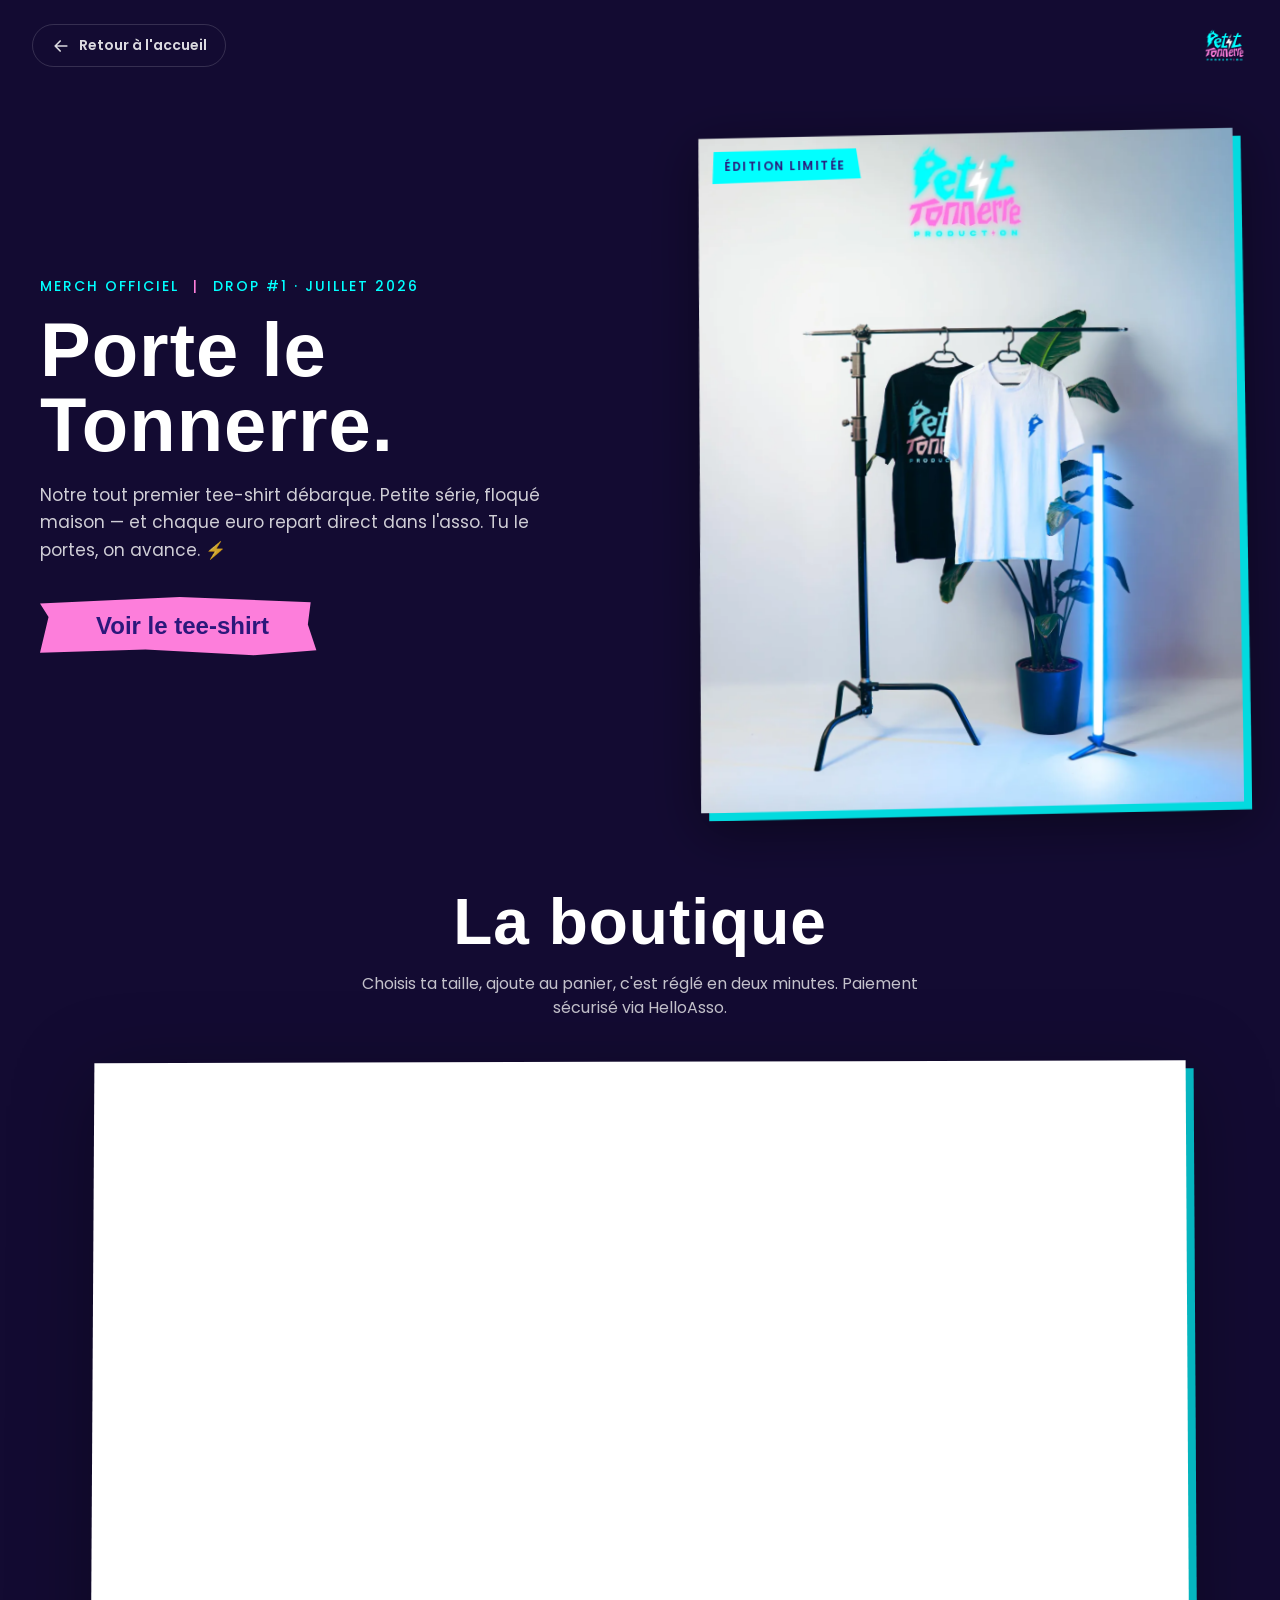
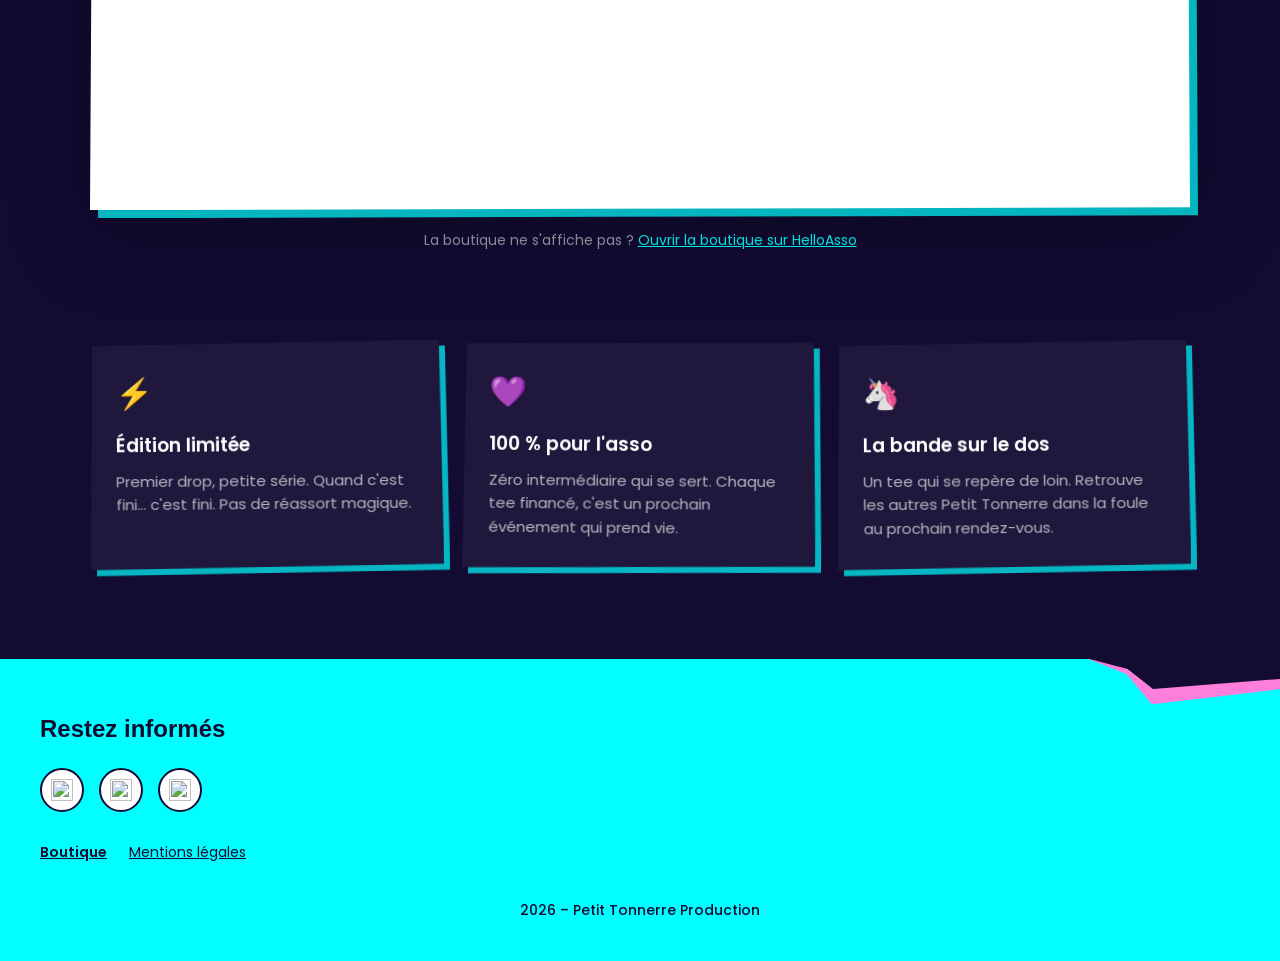
==== commit 81309778: "Boutique : fix image mobile (webp suivi), cartes sous la boutique, lien footer - Image merch en asse" ====
--- a/boutique.html
+++ b/boutique.html
@@ -68,34 +68,9 @@
                     <a class="btn hero-button boutique-hero-cta" href="#boutique-shop">Voir le tee-shirt</a>
                 </div>
                 <div class="boutique-hero-media">
-                    <img src="assets/assets_V2/img_merch.JPG" alt="Les tee-shirts officiels Petit Tonnerre Production, noir et blanc, sur un portant" loading="lazy">
+                    <img src="assets/img/merch-tshirts.webp" alt="Les tee-shirts officiels Petit Tonnerre Production, noir et blanc, sur un portant" width="1200" height="1801">
                     <span class="boutique-hero-badge">Édition limitée</span>
                 </div>
-            </div>
-
-            <!-- ARGUMENTS -->
-            <div class="boutique-perks">
-                <article class="boutique-perk">
-                    <div class="boutique-perk-inner">
-                        <span class="boutique-perk-icon" aria-hidden="true">⚡</span>
-                        <h3 class="boutique-perk-title">Édition limitée</h3>
-                        <p class="boutique-perk-text">Premier drop, petite série. Quand c'est fini… c'est fini. Pas de réassort magique.</p>
-                    </div>
-                </article>
-                <article class="boutique-perk">
-                    <div class="boutique-perk-inner">
-                        <span class="boutique-perk-icon" aria-hidden="true">💜</span>
-                        <h3 class="boutique-perk-title">100 % pour l'asso</h3>
-                        <p class="boutique-perk-text">Zéro intermédiaire qui se sert. Chaque tee financé, c'est un prochain événement qui prend vie.</p>
-                    </div>
-                </article>
-                <article class="boutique-perk">
-                    <div class="boutique-perk-inner">
-                        <span class="boutique-perk-icon" aria-hidden="true">🦄</span>
-                        <h3 class="boutique-perk-title">La bande sur le dos</h3>
-                        <p class="boutique-perk-text">Un tee qui se repère de loin. Retrouve les autres Petit Tonnerre dans la foule au prochain rendez-vous.</p>
-                    </div>
-                </article>
             </div>
 
             <!-- BOUTIQUE HelloAsso — Campagne merch T-Shirt Juillet 2026 -->
@@ -123,6 +98,31 @@
                 </p>
             </div>
 
+            <!-- ARGUMENTS (sous la boutique : l'utilisateur atteint le shop plus vite) -->
+            <div class="boutique-perks">
+                <article class="boutique-perk">
+                    <div class="boutique-perk-inner">
+                        <span class="boutique-perk-icon" aria-hidden="true">⚡</span>
+                        <h3 class="boutique-perk-title">Édition limitée</h3>
+                        <p class="boutique-perk-text">Premier drop, petite série. Quand c'est fini… c'est fini. Pas de réassort magique.</p>
+                    </div>
+                </article>
+                <article class="boutique-perk">
+                    <div class="boutique-perk-inner">
+                        <span class="boutique-perk-icon" aria-hidden="true">💜</span>
+                        <h3 class="boutique-perk-title">100 % pour l'asso</h3>
+                        <p class="boutique-perk-text">Zéro intermédiaire qui se sert. Chaque tee financé, c'est un prochain événement qui prend vie.</p>
+                    </div>
+                </article>
+                <article class="boutique-perk">
+                    <div class="boutique-perk-inner">
+                        <span class="boutique-perk-icon" aria-hidden="true">🦄</span>
+                        <h3 class="boutique-perk-title">La bande sur le dos</h3>
+                        <p class="boutique-perk-text">Un tee qui se repère de loin. Retrouve les autres Petit Tonnerre dans la foule au prochain rendez-vous.</p>
+                    </div>
+                </article>
+            </div>
+
         </div>
     </section>
 
@@ -137,7 +137,10 @@
                     <a href="https://www.facebook.com/profile.php?id=61589135597420" class="footer-social-link" aria-label="Facebook" target="_blank" rel="noopener noreferrer"><img src="assets/img/facebook.svg" alt="" class="footer-social-icon"></a>
                     <a href="https://www.linkedin.com/company/petittonnerreproduction" class="footer-social-link" aria-label="LinkedIn" target="_blank" rel="noopener noreferrer"><img src="assets/img/linkedin.svg" alt="" class="footer-social-icon"></a>
                 </div>
-                <a href="index.html#mentions-legales" class="footer-legal">Mentions légales</a>
+                <nav class="footer-nav" aria-label="Liens de pied de page">
+                    <a href="boutique.html" class="footer-legal footer-legal-strong">Boutique</a>
+                    <a href="index.html#mentions-legales" class="footer-legal">Mentions légales</a>
+                </nav>
                 <div class="footer-bottom">
                     <img src="assets/img/eclair-rose.svg" alt="" class="footer-bolt" aria-hidden="true">
                     <p class="footer-copyright">2026 – Petit Tonnerre Production</p>
--- a/css/style.css
+++ b/css/style.css
@@ -1495,14 +1495,28 @@
     box-shadow: 0 4px 12px rgba(0, 0, 0, 0.15);
 }
 
+.footer-nav {
+    display: flex;
+    flex-wrap: wrap;
+    gap: 10px 22px;
+    margin-bottom: 25px;
+}
+
 .footer-legal {
     font-family: 'Poppins', sans-serif;
     font-size: 14px;
     color: var(--color-dark);
     text-decoration: underline;
-    margin-bottom: 25px;
     display: inline-block;
     transition: opacity 0.2s ease;
+}
+
+.footer-nav .footer-legal {
+    margin-bottom: 0;
+}
+
+.footer-legal-strong {
+    font-weight: 600;
 }
 
 .footer-legal:hover {
@@ -2924,7 +2938,7 @@
     grid-template-columns: repeat(3, 1fr);
     gap: 20px;
     max-width: 1100px;
-    margin: 0 auto 90px;
+    margin: 0 auto;
 }
 
 /* Cartes : ombre nette décalée sur le wrapper, découpe cassée sur l'inner */
@@ -3044,7 +3058,6 @@
     .boutique-perks {
         grid-template-columns: 1fr;
         gap: 14px;
-        margin-bottom: 64px;
     }
 }
 
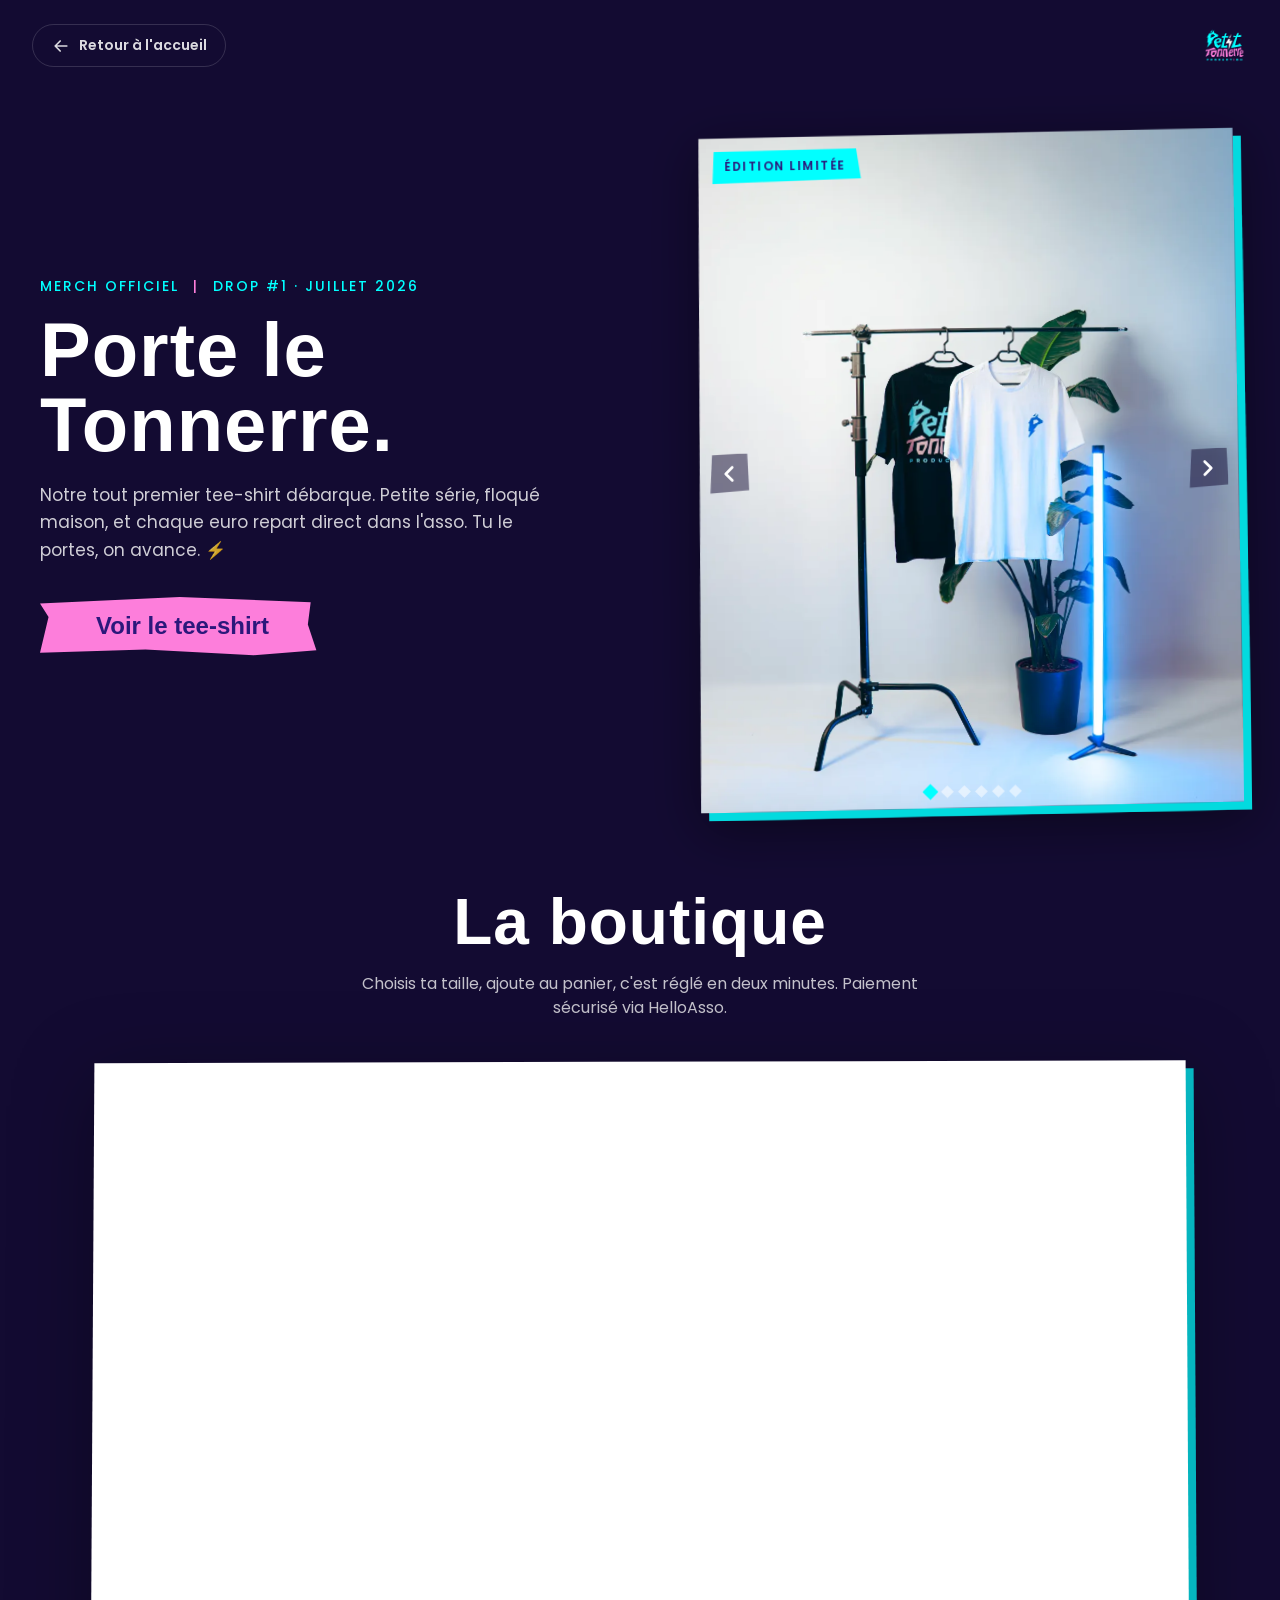
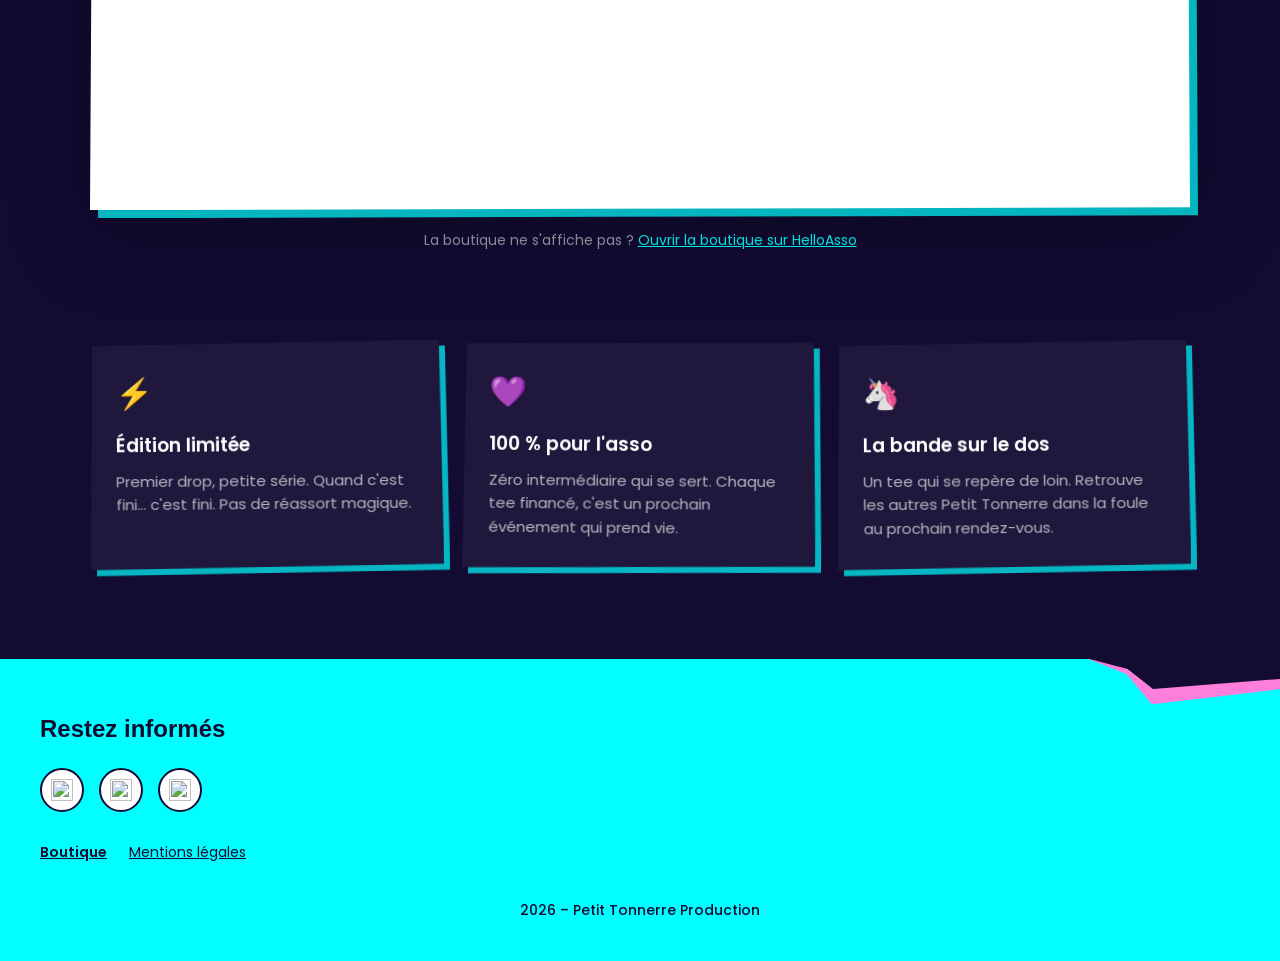
==== commit fac29778: "Home : section merch (remplace Valeurs) + carousel tee-shirts boutique - index : la bande rose « Nos" ====
--- a/boutique.html
+++ b/boutique.html
@@ -34,7 +34,7 @@
     <link rel="preconnect" href="https://fonts.googleapis.com">
     <link rel="preconnect" href="https://fonts.gstatic.com" crossorigin>
     <link href="https://fonts.googleapis.com/css2?family=Poppins:wght@300;400;500;600;700&display=swap" rel="stylesheet">
-    <link rel="stylesheet" href="css/style.css?v=35">
+    <link rel="stylesheet" href="css/style.css?v=36">
 </head>
 <body class="page-galerie">
     <!-- Header minimal : logo + retour accueil -->
@@ -64,11 +64,27 @@
                 <div class="boutique-hero-text">
                     <p class="galerie-eyebrow">Merch officiel <span class="galerie-eyebrow-sep">|</span> Drop #1 · Juillet 2026</p>
                     <h1 class="boutique-hero-title">Porte le Tonnerre.</h1>
-                    <p class="boutique-hero-sub">Notre tout premier tee-shirt débarque. Petite série, floqué maison — et chaque euro repart direct dans l'asso. Tu le portes, on avance. ⚡</p>
+                    <p class="boutique-hero-sub">Notre tout premier tee-shirt débarque. Petite série, floqué maison, et chaque euro repart direct dans l'asso. Tu le portes, on avance. ⚡</p>
                     <a class="btn hero-button boutique-hero-cta" href="#boutique-shop">Voir le tee-shirt</a>
                 </div>
                 <div class="boutique-hero-media">
-                    <img src="assets/img/merch-tshirts.webp" alt="Les tee-shirts officiels Petit Tonnerre Production, noir et blanc, sur un portant" width="1200" height="1801">
+                    <div class="merch-carousel" data-carousel>
+                        <div class="merch-carousel-track">
+                            <div class="merch-carousel-slide"><img src="assets/img/merch/tshirt-1.webp" alt="Tee-shirts Petit Tonnerre noir et blanc, face" width="1000" height="1500"></div>
+                            <div class="merch-carousel-slide"><img src="assets/img/merch/tshirt-5.webp" alt="Tee-shirt Petit Tonnerre blanc, face" width="1000" height="1500" loading="lazy"></div>
+                            <div class="merch-carousel-slide"><img src="assets/img/merch/tshirt-7.webp" alt="Tee-shirt Petit Tonnerre noir, face" width="1000" height="1500" loading="lazy"></div>
+                            <div class="merch-carousel-slide"><img src="assets/img/merch/tshirt-3.webp" alt="Tee-shirts Petit Tonnerre, dos avec logo" width="1000" height="1500" loading="lazy"></div>
+                            <div class="merch-carousel-slide"><img src="assets/img/merch/tshirt-6.webp" alt="Tee-shirt Petit Tonnerre blanc, dos avec logo" width="1000" height="1500" loading="lazy"></div>
+                            <div class="merch-carousel-slide"><img src="assets/img/merch/tshirt-8.webp" alt="Tee-shirt Petit Tonnerre noir, dos avec logo" width="1000" height="1500" loading="lazy"></div>
+                        </div>
+                        <button type="button" class="merch-carousel-btn merch-carousel-prev" aria-label="Photo précédente">
+                            <svg width="26" height="26" viewBox="0 0 24 24" fill="none" aria-hidden="true"><polyline points="15 18 9 12 15 6" stroke="currentColor" stroke-width="2.5" stroke-linecap="round" stroke-linejoin="round"/></svg>
+                        </button>
+                        <button type="button" class="merch-carousel-btn merch-carousel-next" aria-label="Photo suivante">
+                            <svg width="26" height="26" viewBox="0 0 24 24" fill="none" aria-hidden="true"><polyline points="9 18 15 12 9 6" stroke="currentColor" stroke-width="2.5" stroke-linecap="round" stroke-linejoin="round"/></svg>
+                        </button>
+                        <div class="merch-carousel-dots" aria-hidden="true"></div>
+                    </div>
                     <span class="boutique-hero-badge">Édition limitée</span>
                 </div>
             </div>
@@ -149,6 +165,6 @@
         </footer>
     </div>
 
-    <script src="js/script.js?v=7"></script>
+    <script src="js/script.js?v=8"></script>
 </body>
 </html>
--- a/css/style.css
+++ b/css/style.css
@@ -1066,6 +1066,117 @@
     }
 }
 
+/* #region Section Merch (home) — dans la bande rose #valeur */
+.merch-home-inner {
+    position: relative;
+    z-index: 2;
+    max-width: 1080px;
+    margin: 0 auto;
+    display: grid;
+    grid-template-columns: 0.82fr 1.18fr;
+    gap: 50px;
+    align-items: center;
+}
+
+/* Image : bords cassés (clip-path) + ombre nette, comme la boutique */
+.merch-home-media {
+    position: relative;
+    min-width: 0;
+    aspect-ratio: 4 / 5;
+    transform: rotate(-0.8deg);
+    -webkit-filter: drop-shadow(8px 8px 0 var(--color-dark-blue));
+    filter: drop-shadow(8px 8px 0 var(--color-dark-blue));
+}
+
+.merch-home-media img {
+    width: 100%;
+    height: 100%;
+    object-fit: cover;
+    object-position: center;
+    display: block;
+    -webkit-clip-path: polygon(1% 0.7%, 99.3% 0, 100% 99.2%, 0 100%);
+    clip-path: polygon(1% 0.7%, 99.3% 0, 100% 99.2%, 0 100%);
+}
+
+.merch-home-badge {
+    position: absolute;
+    top: 16px;
+    left: 16px;
+    z-index: 2;
+    font-family: 'Poppins', sans-serif;
+    font-size: 12px;
+    font-weight: 600;
+    letter-spacing: 1px;
+    text-transform: uppercase;
+    color: #fff;
+    background: var(--color-dark-blue);
+    padding: 8px 15px;
+    -webkit-clip-path: polygon(3% 6%, 97% 0, 100% 88%, 2% 100%);
+    clip-path: polygon(3% 6%, 97% 0, 100% 88%, 2% 100%);
+}
+
+.merch-home-text {
+    min-width: 0;
+}
+
+.merch-home-eyebrow {
+    font-family: 'Poppins', sans-serif;
+    font-size: 14px;
+    font-weight: 600;
+    color: var(--color-dark-blue);
+    letter-spacing: 2px;
+    text-transform: uppercase;
+    margin-bottom: 14px;
+}
+
+.merch-home-eyebrow-sep {
+    color: #fff;
+    margin: 0 4px;
+}
+
+.merch-home-title {
+    font-family: 'TBJ Fluke', sans-serif;
+    font-weight: bold;
+    font-size: 52px;
+    line-height: 1;
+    color: var(--color-dark);
+    margin-bottom: 20px;
+}
+
+.merch-home-desc {
+    font-family: 'Poppins', sans-serif;
+    font-size: 17px;
+    line-height: 1.6;
+    color: var(--color-dark-blue);
+    max-width: 520px;
+    margin-bottom: 30px;
+}
+
+/* Variante bouton lisible sur fond rose : dark-blue rempli + texte blanc */
+.btn.hero-button.hero-button--merch {
+    background-color: var(--color-dark-blue);
+    color: #fff;
+    display: inline-block;
+    text-decoration: none;
+}
+
+@media (max-width: 860px) {
+    .merch-home-inner {
+        grid-template-columns: 1fr;
+        gap: 30px;
+        max-width: 460px;
+        text-align: center;
+    }
+    .merch-home-media {
+        order: -1;
+        aspect-ratio: 16 / 11;
+        max-height: 340px;
+    }
+    .merch-home-title { font-size: 40px; }
+    .merch-home-desc { margin-left: auto; margin-right: auto; }
+}
+/* #endregion */
+
 
 /* Section Partenaires - overflow: visible pour que les SVG décoratifs dépassent en haut/bas (scroll horizontal géré par html/body) */
 #partenaires {
@@ -2932,6 +3043,97 @@
     clip-path: polygon(3% 6%, 97% 0, 100% 88%, 2% 100%);
 }
 
+/* ---- Carousel merch (dans le frame hero) ---- */
+.merch-carousel {
+    position: relative;
+    width: 100%;
+    height: 100%;
+    overflow: hidden;
+    background: var(--color-dark);
+    -webkit-clip-path: polygon(1% 0.7%, 99.3% 0, 100% 99.2%, 0 100%);
+    clip-path: polygon(1% 0.7%, 99.3% 0, 100% 99.2%, 0 100%);
+}
+
+.merch-carousel-track {
+    display: flex;
+    height: 100%;
+    overflow-x: auto;
+    scroll-snap-type: x mandatory;
+    scroll-behavior: smooth;
+    scrollbar-width: none;
+    -ms-overflow-style: none;
+}
+
+.merch-carousel-track::-webkit-scrollbar { display: none; }
+
+.merch-carousel-slide {
+    flex: 0 0 100%;
+    width: 100%;
+    height: 100%;
+    scroll-snap-align: center;
+}
+
+/* Annule le clip-path générique .boutique-hero-media img : ici c'est le carousel qui porte la découpe */
+.merch-carousel-slide img {
+    width: 100%;
+    height: 100%;
+    object-fit: cover;
+    object-position: center;
+    display: block;
+    -webkit-clip-path: none;
+    clip-path: none;
+}
+
+.merch-carousel-btn {
+    position: absolute;
+    top: 50%;
+    transform: translateY(-50%);
+    width: 40px;
+    height: 40px;
+    display: flex;
+    align-items: center;
+    justify-content: center;
+    color: #fff;
+    background: rgba(19, 11, 50, 0.5);
+    border: none;
+    cursor: pointer;
+    z-index: 3;
+    transition: background 0.2s ease;
+    -webkit-clip-path: polygon(8% 4%, 96% 0, 100% 92%, 3% 100%);
+    clip-path: polygon(8% 4%, 96% 0, 100% 92%, 3% 100%);
+}
+
+.merch-carousel-btn:hover { background: var(--color-dark-blue); }
+.merch-carousel-prev { left: 12px; }
+.merch-carousel-next { right: 12px; }
+
+.merch-carousel-dots {
+    position: absolute;
+    bottom: 14px;
+    left: 0;
+    right: 0;
+    display: flex;
+    justify-content: center;
+    gap: 8px;
+    z-index: 3;
+}
+
+.merch-carousel-dot {
+    width: 9px;
+    height: 9px;
+    padding: 0;
+    border: none;
+    cursor: pointer;
+    background: rgba(255, 255, 255, 0.55);
+    transform: rotate(45deg);
+    transition: background 0.2s ease, transform 0.2s ease;
+}
+
+.merch-carousel-dot.active {
+    background: var(--color-blue);
+    transform: rotate(45deg) scale(1.25);
+}
+
 /* ---- Arguments ---- */
 .boutique-perks {
     display: grid;
